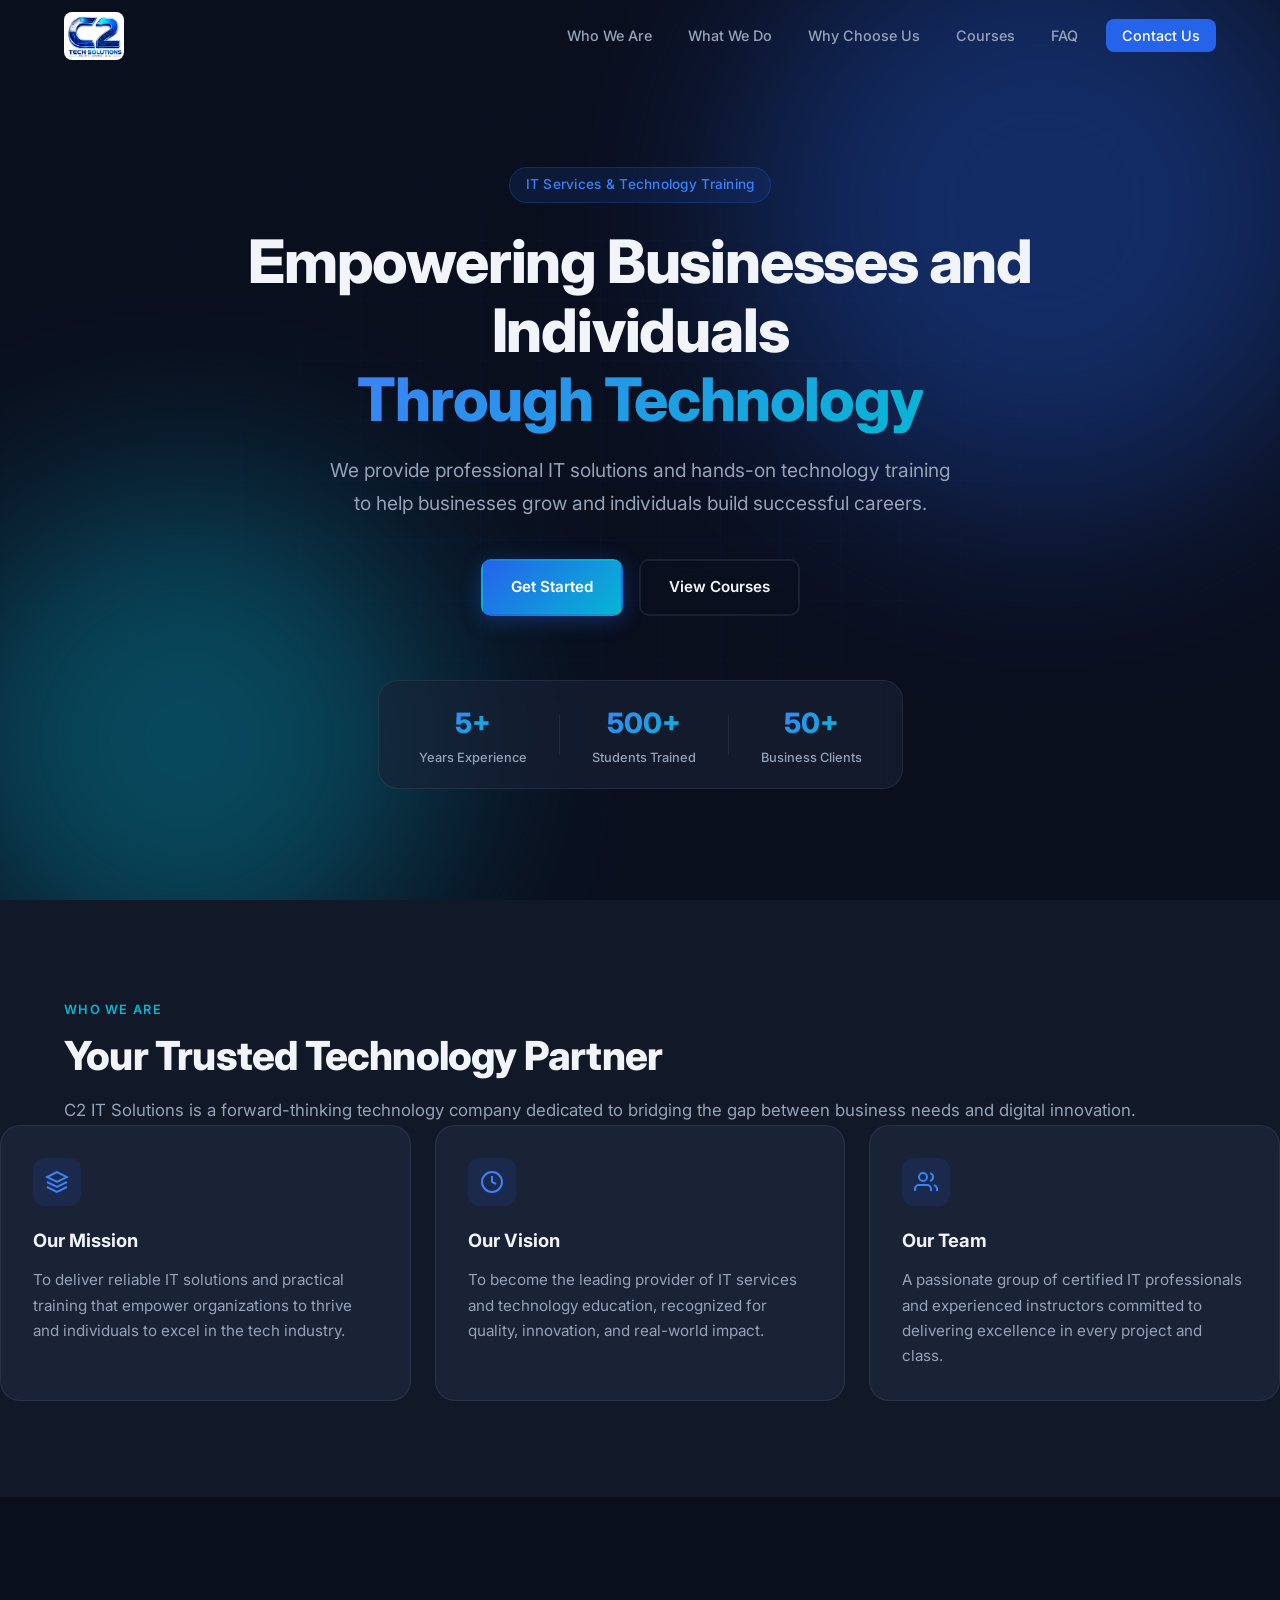
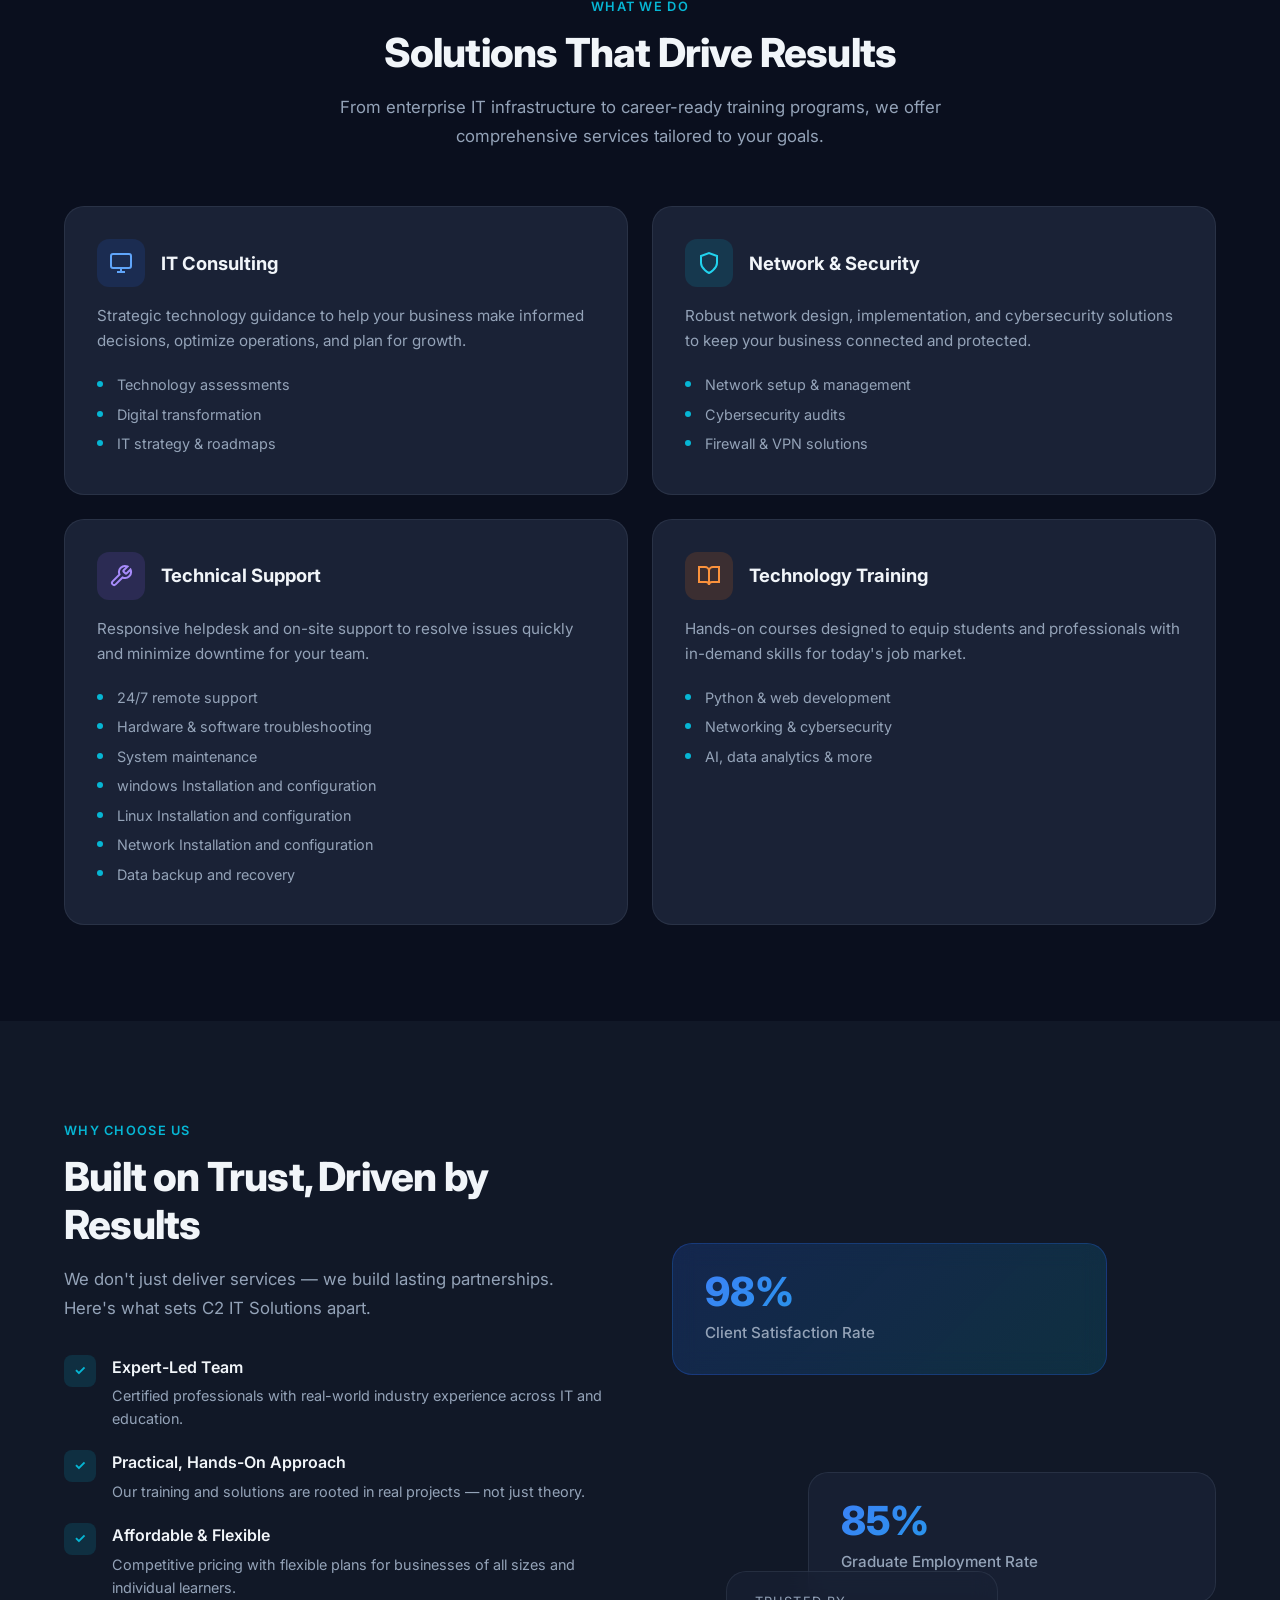
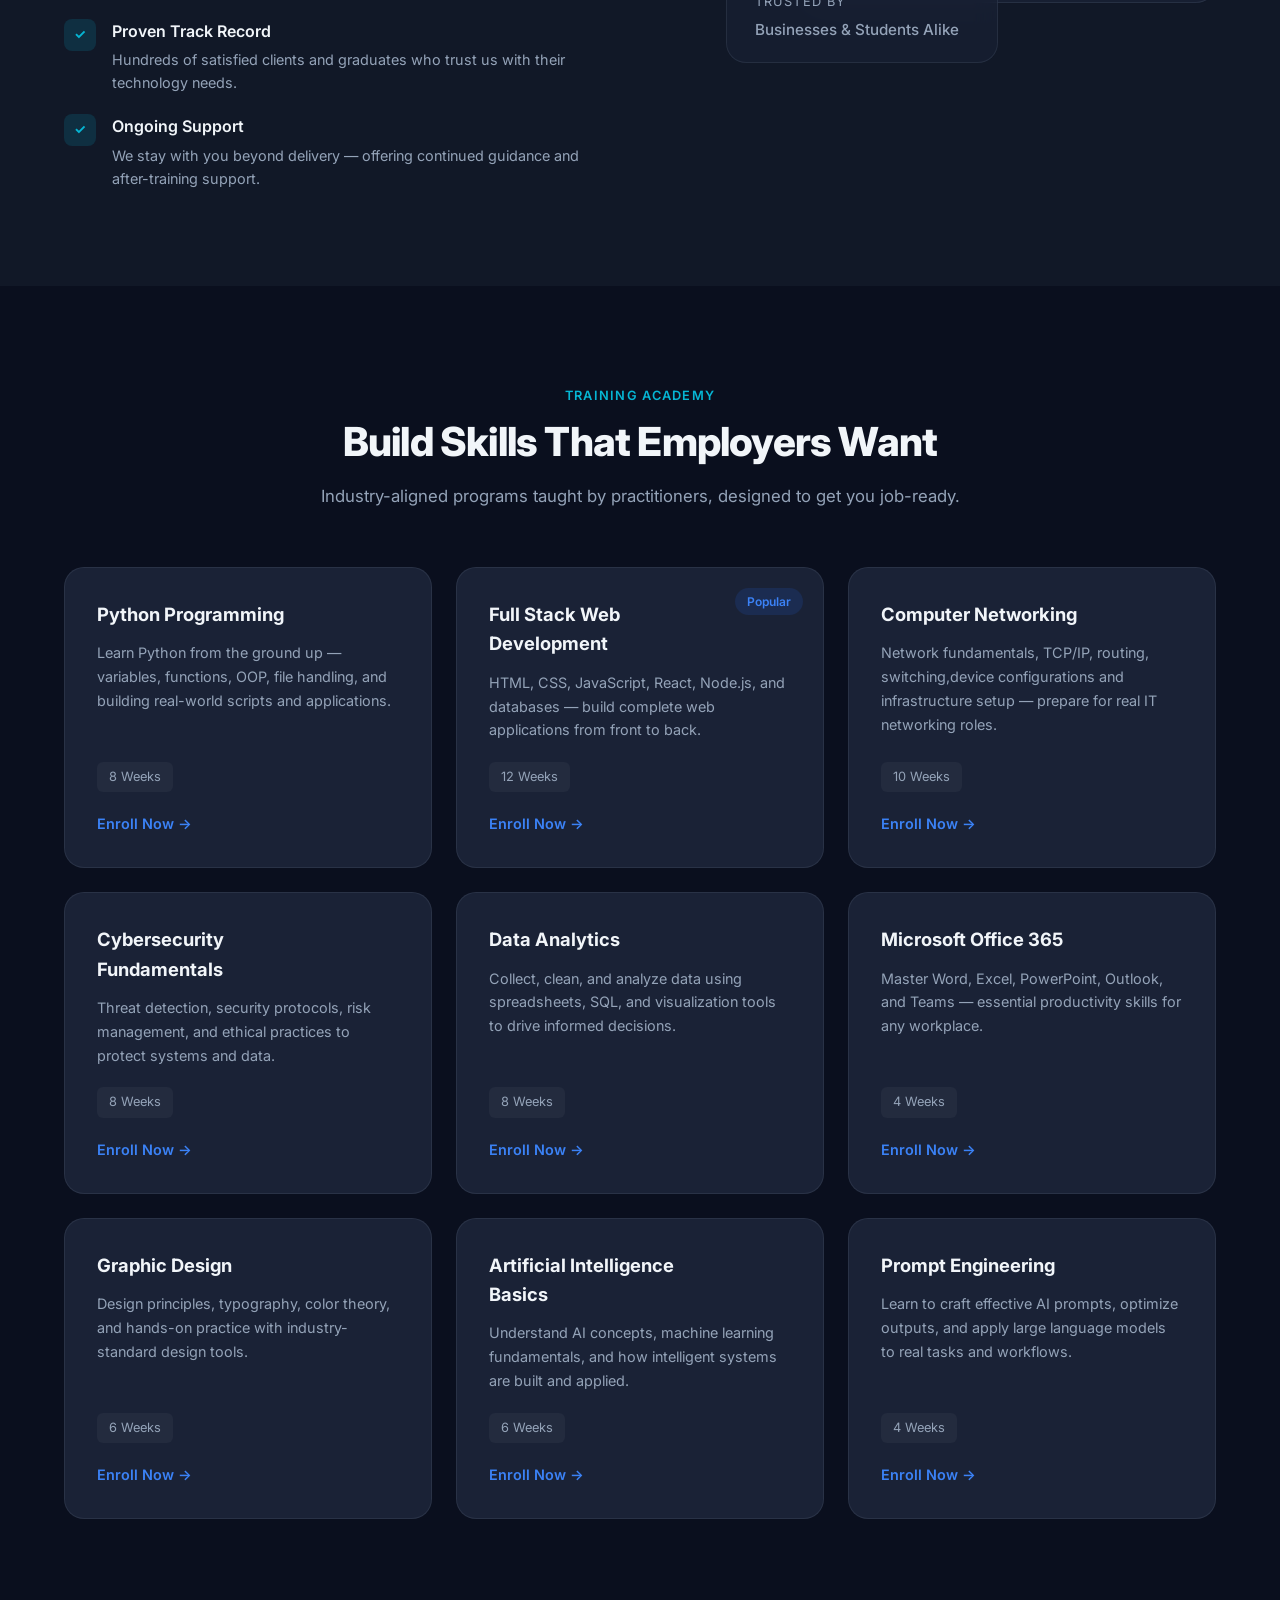
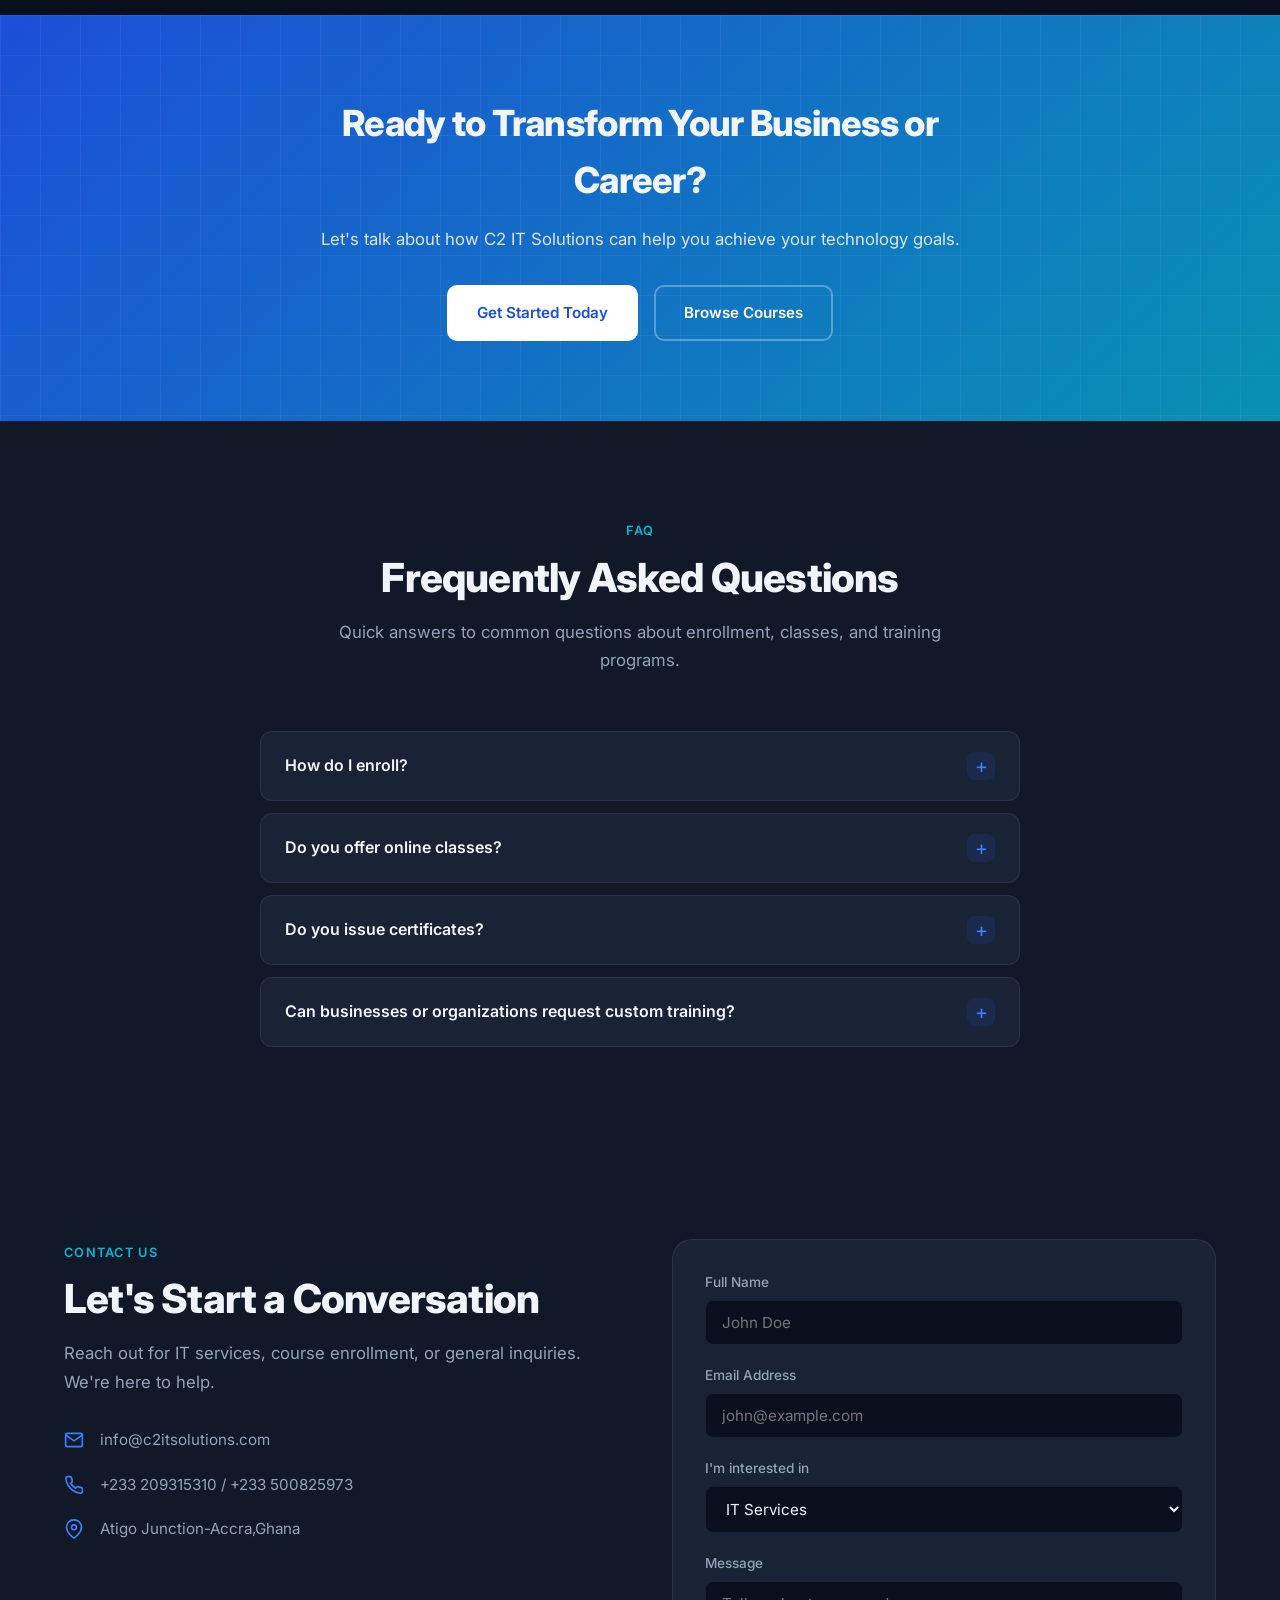
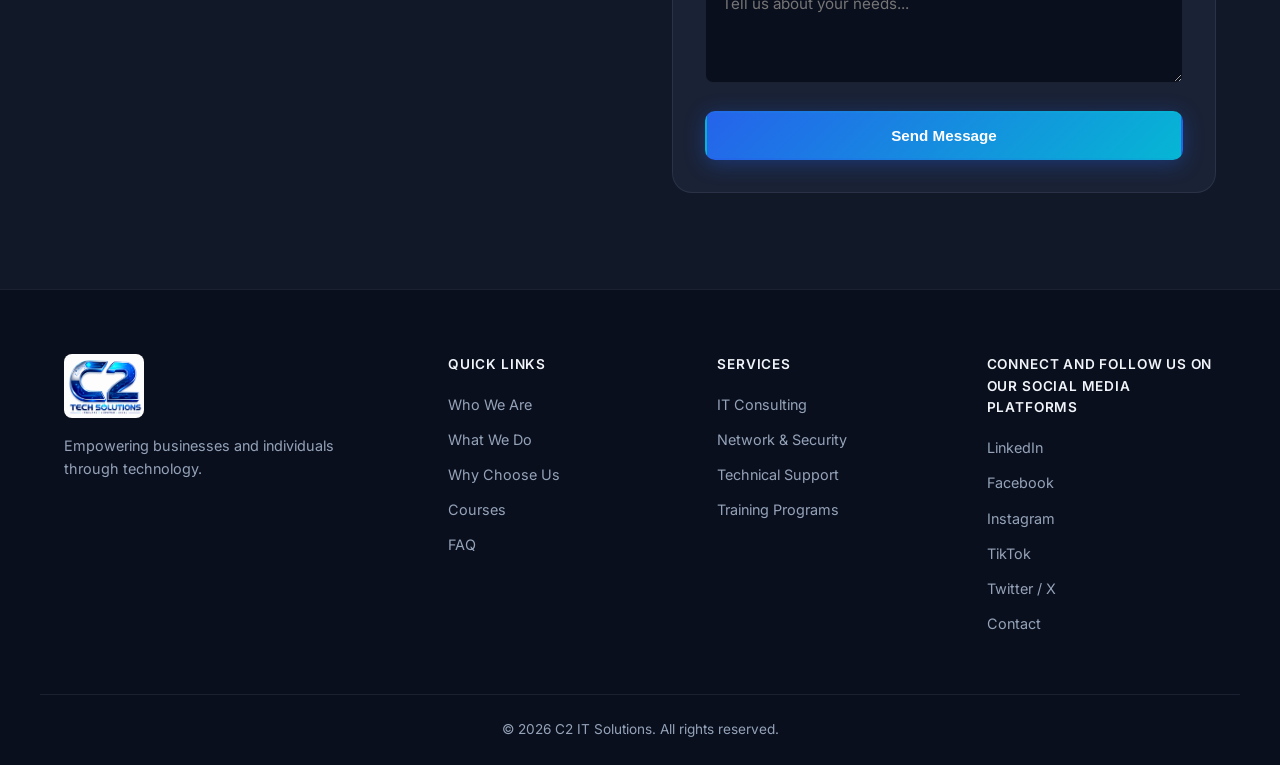
==== index.html @ 3e4261b1 "Initial commit" ====
<!DOCTYPE html>
<html lang="en">
<head>
  <meta charset="UTF-8" />
  <meta name="viewport" content="width=device-width, initial-scale=1.0" />
  <meta name="description" content="C2 IT Solutions — Professional IT services and hands-on technology training for businesses and individuals." />
  <title>C2 IT Solutions | IT Services & Technology Training</title>
  <link rel="preconnect" href="https://fonts.googleapis.com" />
  <link rel="preconnect" href="https://fonts.gstatic.com" crossorigin />
  <link href="https://fonts.googleapis.com/css2?family=Inter:wght@400;500;600;700;800&display=swap" rel="stylesheet" />
  <link rel="stylesheet" href="styles.css" />
</head>
<body>

  <!-- Navigation -->
  <header class="header" id="header">
    <nav class="nav container">
      <a href="#" class="nav__logo">
        <img src="C2 LOGO.png" alt="C2 IT Solutions" class="nav__logo-img" />
      </a>
      <button class="nav__toggle" id="nav-toggle" aria-label="Toggle navigation">
        <span></span><span></span><span></span>
      </button>
      <ul class="nav__menu" id="nav-menu">
        <li><a href="#about" class="nav__link">Who We Are</a></li>
        <li><a href="#services" class="nav__link">What We Do</a></li>
        <li><a href="#why-us" class="nav__link">Why Choose Us</a></li>
        <li><a href="#courses" class="nav__link">Courses</a></li>
        <li><a href="#faq" class="nav__link">FAQ</a></li>
        <li><a href="#contact" class="nav__link nav__link--cta">Contact Us</a></li>
      </ul>
    </nav>
  </header>

  <main>

    <!-- Hero -->
    <section class="hero" id="hero">
      <div class="hero__bg">
        <div class="hero__grid"></div>
        <div class="hero__glow hero__glow--1"></div>
        <div class="hero__glow hero__glow--2"></div>
      </div>
      <div class="container hero__content">
        <p class="hero__badge">IT Services &amp; Technology Training</p>
        <h1 class="hero__title">
          Empowering Businesses and Individuals<br />
          <span class="hero__title-accent">Through Technology</span>
        </h1>
        <p class="hero__subtitle">
          We provide professional IT solutions and hands-on technology training
          to help businesses grow and individuals build successful careers.
        </p>
        <div class="hero__actions">
          <a href="#contact" class="btn btn--primary">Get Started</a>
          <a href="#courses" class="btn btn--outline">View Courses</a>
        </div>
        <div class="hero__stats">
          <div class="hero__stat">
            <span class="hero__stat-number">5+</span>
            <span class="hero__stat-label">Years Experience</span>
          </div>
          <div class="hero__stat-divider"></div>
          <div class="hero__stat">
            <span class="hero__stat-number">500+</span>
            <span class="hero__stat-label">Students Trained</span>
          </div>
          <div class="hero__stat-divider"></div>
          <div class="hero__stat">
            <span class="hero__stat-number">50+</span>
            <span class="hero__stat-label">Business Clients</span>
          </div>
        </div>
      </div>
    </section>

    <!-- Who We Are -->
    <section class="section about" id="about">
      <div class="container"2
        <div class="section__header">
          <span class="section__tag">Who We Are</span>
          <h2 class="section__title">Your Trusted Technology Partner</h2>
          <p class="section__desc">
            C2 IT Solutions is a forward-thinking technology company dedicated to bridging
            the gap between business needs and digital innovation.
          </p>
        </div>
        <div class="about__grid">
          <div class="about__card">
            <div class="about__icon">
              <svg viewBox="0 0 24 24" fill="none" stroke="currentColor" stroke-width="2"><path d="M12 2L2 7l10 5 10-5-10-5z"/><path d="M2 17l10 5 10-5"/><path d="M2 12l10 5 10-5"/></svg>
            </div>
            <h3>Our Mission</h3>
            <p>To deliver reliable IT solutions and practical training that empower organizations to thrive and individuals to excel in the tech industry.</p>
          </div>
          <div class="about__card">
            <div class="about__icon">
              <svg viewBox="0 0 24 24" fill="none" stroke="currentColor" stroke-width="2"><circle cx="12" cy="12" r="10"/><path d="M12 6v6l4 2"/></svg>
            </div>
            <h3>Our Vision</h3>
            <p>To become the leading provider of IT services and technology education, recognized for quality, innovation, and real-world impact.</p>
          </div>
          <div class="about__card">
            <div class="about__icon">
              <svg viewBox="0 0 24 24" fill="none" stroke="currentColor" stroke-width="2"><path d="M17 21v-2a4 4 0 0 0-4-4H5a4 4 0 0 0-4 4v2"/><circle cx="9" cy="7" r="4"/><path d="M23 21v-2a4 4 0 0 0-3-3.87"/><path d="M16 3.13a4 4 0 0 1 0 7.75"/></svg>
            </div>
            <h3>Our Team</h3>
            <p>A passionate group of certified IT professionals and experienced instructors committed to delivering excellence in every project and class.</p>
          </div>
        </div>
      </div>
    </section>

    <!-- What We Do -->
    <section class="section services" id="services">
      <div class="container">
        <div class="section__header">
          <span class="section__tag">What We Do</span>
          <h2 class="section__title">Solutions That Drive Results</h2>
          <p class="section__desc">
            From enterprise IT infrastructure to career-ready training programs,
            we offer comprehensive services tailored to your goals.
          </p>
        </div>
        <div class="services__grid">
          <div class="service-card">
            <div class="service-card__header">
              <div class="service-card__icon service-card__icon--blue">
                <svg viewBox="0 0 24 24" fill="none" stroke="currentColor" stroke-width="2"><rect x="2" y="3" width="20" height="14" rx="2"/><path d="M8 21h8"/><path d="M12 17v4"/></svg>
              </div>
              <h3>IT Consulting</h3>
            </div>
            <p>Strategic technology guidance to help your business make informed decisions, optimize operations, and plan for growth.</p>
            <ul class="service-card__list">
              <li>Technology assessments</li>
              <li>Digital transformation</li>
              <li>IT strategy &amp; roadmaps</li>
            </ul>
          </div>
          <div class="service-card">
            <div class="service-card__header">
              <div class="service-card__icon service-card__icon--teal">
                <svg viewBox="0 0 24 24" fill="none" stroke="currentColor" stroke-width="2"><path d="M12 22s8-4 8-10V5l-8-3-8 3v7c0 6 8 10 8 10z"/></svg>
              </div>
              <h3>Network &amp; Security</h3>
            </div>
            <p>Robust network design, implementation, and cybersecurity solutions to keep your business connected and protected.</p>
            <ul class="service-card__list">
              <li>Network setup &amp; management</li>
              <li>Cybersecurity audits</li>
              <li>Firewall &amp; VPN solutions</li>
            </ul>
          </div>
          <div class="service-card">
            <div class="service-card__header">
              <div class="service-card__icon service-card__icon--purple">
                <svg viewBox="0 0 24 24" fill="none" stroke="currentColor" stroke-width="2"><path d="M14.7 6.3a1 1 0 0 0 0 1.4l1.6 1.6a1 1 0 0 0 1.4 0l3.77-3.77a6 6 0 0 1-7.94 7.94l-6.91 6.91a2.12 2.12 0 0 1-3-3l6.91-6.91a6 6 0 0 1 7.94-7.94l-3.76 3.76z"/></svg>
              </div>
              <h3>Technical Support</h3>
            </div>
            <p>Responsive helpdesk and on-site support to resolve issues quickly and minimize downtime for your team.</p>
            <ul class="service-card__list">
              <li>24/7 remote support</li>
              <li>Hardware &amp; software troubleshooting</li>
              <li>System maintenance</li>
              <li>windows Installation and configuration</li>
              <li>Linux Installation and configuration</li>
              <li>Network Installation and configuration</li>
              <li>Data backup and recovery</li>
            </ul>
          </div>
          <div class="service-card">
            <div class="service-card__header">
              <div class="service-card__icon service-card__icon--orange">
                <svg viewBox="0 0 24 24" fill="none" stroke="currentColor" stroke-width="2"><path d="M2 3h6a4 4 0 0 1 4 4v14a3 3 0 0 0-3-3H2z"/><path d="M22 3h-6a4 4 0 0 0-4 4v14a3 3 0 0 1 3-3h7z"/></svg>
              </div>
              <h3>Technology Training</h3>
            </div>
            <p>Hands-on courses designed to equip students and professionals with in-demand skills for today's job market.</p>
            <ul class="service-card__list">
              <li>Python &amp; web development</li>
              <li>Networking &amp; cybersecurity</li>
              <li>AI, data analytics &amp; more</li>
            </ul>
          </div>
        </div>
      </div>
    </section>

    <!-- Why Choose Us -->
    <section class="section why-us" id="why-us">
      <div class="container">
        <div class="why-us__layout">
          <div class="why-us__content">
            <span class="section__tag">Why Choose Us</span>
            <h2 class="section__title">Built on Trust, Driven by Results</h2>
            <p class="section__desc">
              We don't just deliver services — we build lasting partnerships.
              Here's what sets C2 IT Solutions apart.
            </p>
            <div class="why-us__features">
              <div class="why-us__feature">
                <div class="why-us__feature-icon">✓</div>
                <div>
                  <h4>Expert-Led Team</h4>
                  <p>Certified professionals with real-world industry experience across IT and education.</p>
                </div>
              </div>
              <div class="why-us__feature">
                <div class="why-us__feature-icon">✓</div>
                <div>
                  <h4>Practical, Hands-On Approach</h4>
                  <p>Our training and solutions are rooted in real projects — not just theory.</p>
                </div>
              </div>
              <div class="why-us__feature">
                <div class="why-us__feature-icon">✓</div>
                <div>
                  <h4>Affordable &amp; Flexible</h4>
                  <p>Competitive pricing with flexible plans for businesses of all sizes and individual learners.</p>
                </div>
              </div>
              <div class="why-us__feature">
                <div class="why-us__feature-icon">✓</div>
                <div>
                  <h4>Proven Track Record</h4>
                  <p>Hundreds of satisfied clients and graduates who trust us with their technology needs.</p>
                </div>
              </div>
              <div class="why-us__feature">
                <div class="why-us__feature-icon">✓</div>
                <div>
                  <h4>Ongoing Support</h4>
                  <p>We stay with you beyond delivery — offering continued guidance and after-training support.</p>
                </div>
              </div>
            </div>
          </div>
          <div class="why-us__visual">
            <div class="why-us__card why-us__card--main">
              <span class="why-us__card-number">98%</span>
              <span class="why-us__card-text">Client Satisfaction Rate</span>
            </div>
            <div class="why-us__card why-us__card--secondary">
              <span class="why-us__card-number">85%</span>
              <span class="why-us__card-text">Graduate Employment Rate</span>
            </div>
            <div class="why-us__card why-us__card--tertiary">
              <span class="why-us__card-label">Trusted by</span>
              <span class="why-us__card-text">Businesses &amp; Students Alike</span>
            </div>
          </div>
        </div>
      </div>
    </section>

    <!-- Courses -->
    <section class="section courses" id="courses">
      <div class="container">
        <div class="section__header">
          <span class="section__tag">Training Academy</span>
          <h2 class="section__title">Build Skills That Employers Want</h2>
          <p class="section__desc">
            Industry-aligned programs taught by practitioners, designed to get you job-ready.
          </p>
        </div>
        <div class="courses__grid">
          <article class="course-card">
            <h3>Python Programming</h3>
            <p>Learn Python from the ground up — variables, functions, OOP, file handling, and building real-world scripts and applications.</p>
            <div class="course-card__meta">
              <span>8 Weeks</span>
            </div>
            <a href="#contact" class="course-card__link">Enroll Now →</a>
          </article>
          <article class="course-card">
            <div class="course-card__badge">Popular</div>
            <h3>Full Stack Web Development</h3>
            <p>HTML, CSS, JavaScript, React, Node.js, and databases — build complete web applications from front to back.</p>
            <div class="course-card__meta">
              <span>12 Weeks</span>
            </div>
            <a href="#contact" class="course-card__link">Enroll Now →</a>
          </article>
          <article class="course-card">
            <h3>Computer Networking</h3>
            <p>Network fundamentals, TCP/IP, routing, switching,device configurations and infrastructure setup — prepare for real IT networking roles.</p>
            <div class="course-card__meta">
              <span>10 Weeks</span>
            </div>
            <a href="#contact" class="course-card__link">Enroll Now →</a>
          </article>
          <article class="course-card">
            <h3>Cybersecurity Fundamentals</h3>
            <p>Threat detection, security protocols, risk management, and ethical practices to protect systems and data.</p>
            <div class="course-card__meta">
              <span>8 Weeks</span>
            </div>
            <a href="#contact" class="course-card__link">Enroll Now →</a>
          </article>
          <article class="course-card">
            <h3>Data Analytics</h3>
            <p>Collect, clean, and analyze data using spreadsheets, SQL, and visualization tools to drive informed decisions.</p>
            <div class="course-card__meta">
              <span>8 Weeks</span>
            </div>
            <a href="#contact" class="course-card__link">Enroll Now →</a>
          </article>
          <article class="course-card">
            <h3>Microsoft Office 365</h3>
            <p>Master Word, Excel, PowerPoint, Outlook, and Teams — essential productivity skills for any workplace.</p>
            <div class="course-card__meta">
              <span>4 Weeks</span>
            </div>
            <a href="#contact" class="course-card__link">Enroll Now →</a>
          </article>
          <article class="course-card">
            <h3>Graphic Design</h3>
            <p>Design principles, typography, color theory, and hands-on practice with industry-standard design tools.</p>
            <div class="course-card__meta">
              <span>6 Weeks</span>
            </div>
            <a href="#contact" class="course-card__link">Enroll Now →</a>
          </article>
          <article class="course-card">
            <h3>Artificial Intelligence Basics</h3>
            <p>Understand AI concepts, machine learning fundamentals, and how intelligent systems are built and applied.</p>
            <div class="course-card__meta">
              <span>6 Weeks</span>
            </div>
            <a href="#contact" class="course-card__link">Enroll Now →</a>
          </article>
          <article class="course-card">
            <h3>Prompt Engineering</h3>
            <p>Learn to craft effective AI prompts, optimize outputs, and apply large language models to real tasks and workflows.</p>
            <div class="course-card__meta">
              <span>4 Weeks</span>
            </div>
            <a href="#contact" class="course-card__link">Enroll Now →</a>
          </article>
        </div>
      </div>
    </section>

    <!-- CTA Banner -->
    <section class="cta-banner">
      <div class="container cta-banner__inner">
        <h2>Ready to Transform Your Business or Career?</h2>
        <p>Let's talk about how C2 IT Solutions can help you achieve your technology goals.</p>
        <div class="cta-banner__actions">
          <a href="#contact" class="btn btn--white">Get Started Today</a>
          <a href="#courses" class="btn btn--ghost">Browse Courses</a>
        </div>
      </div>
    </section>

    <!-- FAQ -->
    <section class="section faq" id="faq">
      <div class="container">
        <div class="section__header">
          <span class="section__tag">FAQ</span>
          <h2 class="section__title">Frequently Asked Questions</h2>
          <p class="section__desc">
            Quick answers to common questions about enrollment, classes, and training programs.
          </p>
        </div>
        <div class="faq__list">
          <details class="faq__item">
            <summary class="faq__question">How do I enroll?</summary>
            <div class="faq__answer">
              <p>Complete the <a href="#contact">registration form</a>.</p>
            </div>
          </details>
          <details class="faq__item">
            <summary class="faq__question">Do you offer online classes?</summary>
            <div class="faq__answer">
              <p>Yes.</p>
            </div>
          </details>
          <details class="faq__item">
            <summary class="faq__question">Do you issue certificates?</summary>
            <div class="faq__answer">
              <p>Yes, upon successful completion.</p>
            </div>
          </details>
          <details class="faq__item">
            <summary class="faq__question">Can businesses or organizations request custom training?</summary>
            <div class="faq__answer">
              <p>Absolutely yes.</p>
            </div>
          </details>
        </div>
      </div>
    </section>

    <!-- Contact -->
    <section class="section contact" id="contact">
      <div class="container">
        <div class="contact__layout">
          <div class="contact__info">
            <span class="section__tag">Contact Us</span>
            <h2 class="section__title">Let's Start a Conversation</h2>
            <p class="section__desc">Reach out for IT services, course enrollment, or general inquiries. We're here to help.</p>
            <ul class="contact__details">
              <li>
                <svg viewBox="0 0 24 24" fill="none" stroke="currentColor" stroke-width="2"><path d="M4 4h16c1.1 0 2 .9 2 2v12c0 1.1-.9 2-2 2H4c-1.1 0-2-.9-2-2V6c0-1.1.9-2 2-2z"/><polyline points="22,6 12,13 2,6"/></svg>
                <span>info@c2itsolutions.com</span>
              </li>
              <li>
                <svg viewBox="0 0 24 24" fill="none" stroke="currentColor" stroke-width="2"><path d="M22 16.92v3a2 2 0 0 1-2.18 2 19.79 19.79 0 0 1-8.63-3.07 19.5 19.5 0 0 1-6-6 19.79 19.79 0 0 1-3.07-8.67A2 2 0 0 1 4.11 2h3a2 2 0 0 1 2 1.72c.127.96.361 1.903.7 2.81a2 2 0 0 1-.45 2.11L8.09 9.91a16 16 0 0 0 6 6l1.27-1.27a2 2 0 0 1 2.11-.45c.907.339 1.85.573 2.81.7A2 2 0 0 1 22 16.92z"/></svg>
                <span>+233 209315310 / +233 500825973</span>
              </li>
              <li>
                <svg viewBox="0 0 24 24" fill="none" stroke="currentColor" stroke-width="2"><path d="M21 10c0 7-9 13-9 13s-9-6-9-13a9 9 0 0 1 18 0z"/><circle cx="12" cy="10" r="3"/></svg>
                <span>Atigo Junction-Accra,Ghana</span>
              </li>
            </ul>
          </div>
          <form class="contact__form" id="contact-form">
            <div class="form__group">
              <label for="name">Full Name</label>
              <input type="text" id="name" name="name" placeholder="John Doe" required />
            </div>
            <div class="form__group">
              <label for="email">Email Address</label>
              <input type="email" id="email" name="email" placeholder="john@example.com" required />
            </div>
            <div class="form__group">
              <label for="interest">I'm interested in</label>
              <select id="interest" name="interest">
                <option value="it-services">IT Services</option>
                <option value="training">Technology Training</option>
                <option value="both">Both</option>
                <option value="other">Other</option>
              </select>
            </div>
            <div class="form__group">
              <label for="message">Message</label>
              <textarea id="message" name="message" rows="4" placeholder="Tell us about your needs..." required></textarea>
            </div>
            <button type="submit" class="btn btn--primary btn--full">Send Message</button>
          </form>
        </div>
      </div>
    </section>

  </main>

  <!-- Footer -->
  <footer class="footer">
    <div class="container footer__inner">
      <div class="footer__brand">
        <a href="#" class="nav__logo">
          <img src="C2 LOGO.png" alt="C2 IT Solutions" class="nav__logo-img" />
        </a>
        <p>Empowering businesses and individuals through technology.</p>
      </div>
      <div class="footer__links">
        <h4>Quick Links</h4>
        <ul>
          <li><a href="#about">Who We Are</a></li>
          <li><a href="#services">What We Do</a></li>
          <li><a href="#why-us">Why Choose Us</a></li>
          <li><a href="#courses">Courses</a></li>
          <li><a href="#faq">FAQ</a></li>
        </ul>
      </div>
      <div class="footer__links">
        <h4>Services</h4>
        <ul>
          <li><a href="#services">IT Consulting</a></li>
          <li><a href="#services">Network &amp; Security</a></li>
          <li><a href="#services">Technical Support</a></li>
          <li><a href="#courses">Training Programs</a></li>
        </ul>
      </div>
      <div class="footer__links">
        <h4>Connect and follow us on our social media platforms</h4>
        <ul>
          <li><a href="#">LinkedIn</a></li>
          <li><a href="#">Facebook</a></li>
          <li><a href="#">Instagram</a></li>
          <li><a href="#">TikTok</a></li>
          <li><a href="#">Twitter / X</a></li>
          <li><a href="#contact">Contact</a></li>
        </ul>
      </div>
    </div>
    <div class="footer__bottom container">
      <p>&copy; 2026 C2 IT Solutions. All rights reserved.</p>
    </div>
  </footer>

  <script src="script.js"></script>
</body>
</html>
---- styles.css ----
/* ===== Variables ===== */
:root {
  --color-primary: #2563eb;
  --color-primary-dark: #1d4ed8;
  --color-primary-light: #3b82f6;
  --color-accent: #06b6d4;
  --color-accent-dark: #0891b2;
  --color-bg: #0a0f1e;
  --color-bg-secondary: #111827;
  --color-bg-card: #1a2236;
  --color-bg-card-hover: #1f2a42;
  --color-text: #f1f5f9;
  --color-text-muted: #94a3b8;
  --color-border: rgba(148, 163, 184, 0.12);
  --color-white: #ffffff;
  --font: 'Inter', system-ui, -apple-system, sans-serif;
  --radius: 12px;
  --radius-lg: 20px;
  --shadow: 0 4px 24px rgba(0, 0, 0, 0.3);
  --transition: 0.3s ease;
  --header-height: 72px;
}

/* ===== Reset ===== */
*, *::before, *::after {
  box-sizing: border-box;
  margin: 0;
  padding: 0;
}

html {
  scroll-behavior: smooth;
  scroll-padding-top: var(--header-height);
}

body {
  font-family: var(--font);
  background: var(--color-bg);
  color: var(--color-text);
  line-height: 1.6;
  overflow-x: hidden;
}

a {
  text-decoration: none;
  color: inherit;
}

ul { list-style: none; }

img { max-width: 100%; display: block; }

.container {
  width: 100%;
  max-width: 1200px;
  margin: 0 auto;
  padding: 0 1.5rem;
}

/* ===== Buttons ===== */
.btn {
  display: inline-flex;
  align-items: center;
  justify-content: center;
  gap: 0.5rem;
  padding: 0.875rem 1.75rem;
  border-radius: 10px;
  font-weight: 600;
  font-size: 0.95rem;
  border: 2px solid transparent;
  cursor: pointer;
  transition: all var(--transition);
  white-space: nowrap;
}

.btn--primary {
  background: linear-gradient(135deg, var(--color-primary), var(--color-accent));
  color: var(--color-white);
  box-shadow: 0 4px 20px rgba(37, 99, 235, 0.35);
}

.btn--primary:hover {
  transform: translateY(-2px);
  box-shadow: 0 8px 30px rgba(37, 99, 235, 0.5);
}

.btn--outline {
  background: transparent;
  color: var(--color-text);
  border-color: var(--color-border);
  backdrop-filter: blur(8px);
}

.btn--outline:hover {
  border-color: var(--color-primary-light);
  background: rgba(37, 99, 235, 0.08);
  transform: translateY(-2px);
}

.btn--white {
  background: var(--color-white);
  color: var(--color-primary-dark);
}

.btn--white:hover {
  transform: translateY(-2px);
  box-shadow: 0 8px 24px rgba(255, 255, 255, 0.2);
}

.btn--ghost {
  background: transparent;
  color: var(--color-white);
  border-color: rgba(255, 255, 255, 0.3);
}

.btn--ghost:hover {
  background: rgba(255, 255, 255, 0.1);
  border-color: rgba(255, 255, 255, 0.5);
}

.btn--full { width: 100%; }

/* ===== Header ===== */
.header {
  position: fixed;
  top: 0;
  left: 0;
  right: 0;
  z-index: 1000;
  height: var(--header-height);
  transition: background var(--transition), box-shadow var(--transition);
}

.header.scrolled {
  background: rgba(10, 15, 30, 0.92);
  backdrop-filter: blur(16px);
  box-shadow: 0 1px 0 var(--color-border);
}

.nav {
  display: flex;
  align-items: center;
  justify-content: space-between;
  height: 100%;
}

.nav__logo {
  display: flex;
  align-items: center;
  flex-shrink: 0;
}

.nav__logo-img {
  height: 48px;
  width: auto;
  display: block;
  object-fit: contain;
  border-radius: 8px;
}

.footer__brand .nav__logo-img {
  height: 64px;
}

.nav__menu {
  display: flex;
  align-items: center;
  gap: 0.25rem;
}

.nav__link {
  padding: 0.5rem 1rem;
  font-size: 0.9rem;
  font-weight: 500;
  color: var(--color-text-muted);
  border-radius: 8px;
  transition: color var(--transition), background var(--transition);
}

.nav__link:hover {
  color: var(--color-text);
  background: rgba(255, 255, 255, 0.05);
}

.nav__link--cta {
  background: var(--color-primary);
  color: white !important;
  margin-left: 0.5rem;
}

.nav__link--cta:hover {
  background: var(--color-primary-dark);
}

.nav__toggle {
  display: none;
  flex-direction: column;
  gap: 5px;
  background: none;
  border: none;
  cursor: pointer;
  padding: 4px;
}

.nav__toggle span {
  display: block;
  width: 24px;
  height: 2px;
  background: var(--color-text);
  border-radius: 2px;
  transition: var(--transition);
}

/* ===== Hero ===== */
.hero {
  position: relative;
  min-height: 100vh;
  display: flex;
  align-items: center;
  padding: calc(var(--header-height) + 3rem) 0 4rem;
  overflow: hidden;
}

.hero__bg {
  position: absolute;
  inset: 0;
  z-index: 0;
}

.hero__grid {
  position: absolute;
  inset: 0;
  background-image:
    linear-gradient(rgba(37, 99, 235, 0.04) 1px, transparent 1px),
    linear-gradient(90deg, rgba(37, 99, 235, 0.04) 1px, transparent 1px);
  background-size: 60px 60px;
  mask-image: radial-gradient(ellipse 80% 70% at 50% 50%, black 20%, transparent 70%);
}

.hero__glow {
  position: absolute;
  border-radius: 50%;
  filter: blur(100px);
  opacity: 0.35;
}

.hero__glow--1 {
  width: 600px;
  height: 600px;
  background: var(--color-primary);
  top: -10%;
  right: -5%;
}

.hero__glow--2 {
  width: 500px;
  height: 500px;
  background: var(--color-accent);
  bottom: -10%;
  left: -5%;
}

.hero__content {
  position: relative;
  z-index: 1;
  text-align: center;
  max-width: 860px;
}

.hero__badge {
  display: inline-block;
  padding: 0.4rem 1rem;
  background: rgba(37, 99, 235, 0.12);
  border: 1px solid rgba(37, 99, 235, 0.25);
  border-radius: 100px;
  font-size: 0.85rem;
  font-weight: 500;
  color: var(--color-primary-light);
  margin-bottom: 1.5rem;
  letter-spacing: 0.02em;
}

.hero__title {
  font-size: clamp(2.2rem, 5.5vw, 3.75rem);
  font-weight: 800;
  line-height: 1.15;
  letter-spacing: -0.02em;
  margin-bottom: 1.25rem;
}

.hero__title-accent {
  background: linear-gradient(135deg, var(--color-primary-light), var(--color-accent));
  -webkit-background-clip: text;
  -webkit-text-fill-color: transparent;
  background-clip: text;
}

.hero__subtitle {
  font-size: clamp(1rem, 2vw, 1.2rem);
  color: var(--color-text-muted);
  max-width: 640px;
  margin: 0 auto 2.5rem;
  line-height: 1.7;
}

.hero__actions {
  display: flex;
  gap: 1rem;
  justify-content: center;
  flex-wrap: wrap;
  margin-bottom: 4rem;
}

.hero__stats {
  display: inline-flex;
  align-items: center;
  gap: 2rem;
  padding: 1.25rem 2.5rem;
  background: rgba(26, 34, 54, 0.6);
  border: 1px solid var(--color-border);
  border-radius: var(--radius-lg);
  backdrop-filter: blur(12px);
}

.hero__stat {
  display: flex;
  flex-direction: column;
  align-items: center;
  gap: 0.15rem;
}

.hero__stat-number {
  font-size: 1.75rem;
  font-weight: 800;
  background: linear-gradient(135deg, var(--color-primary-light), var(--color-accent));
  -webkit-background-clip: text;
  -webkit-text-fill-color: transparent;
  background-clip: text;
}

.hero__stat-label {
  font-size: 0.8rem;
  color: var(--color-text-muted);
  font-weight: 500;
}

.hero__stat-divider {
  width: 1px;
  height: 40px;
  background: var(--color-border);
}

/* ===== Sections ===== */
.section {
  padding: 6rem 0;
}

.section__header {
  text-align: center;
  max-width: 640px;
  margin: 0 auto 3.5rem;
}

.section__tag {
  display: inline-block;
  font-size: 0.8rem;
  font-weight: 600;
  text-transform: uppercase;
  letter-spacing: 0.1em;
  color: var(--color-accent);
  margin-bottom: 0.75rem;
}

.section__title {
  font-size: clamp(1.75rem, 3.5vw, 2.5rem);
  font-weight: 800;
  letter-spacing: -0.02em;
  margin-bottom: 1rem;
  line-height: 1.2;
}

.section__desc {
  color: var(--color-text-muted);
  font-size: 1.05rem;
  line-height: 1.7;
}

/* ===== About ===== */
.about { background: var(--color-bg-secondary); }

.about__grid {
  display: grid;
  grid-template-columns: repeat(3, 1fr);
  gap: 1.5rem;
}

.about__card {
  padding: 2rem;
  background: var(--color-bg-card);
  border: 1px solid var(--color-border);
  border-radius: var(--radius-lg);
  transition: transform var(--transition), border-color var(--transition), background var(--transition);
}

.about__card:hover {
  transform: translateY(-4px);
  border-color: rgba(37, 99, 235, 0.3);
  background: var(--color-bg-card-hover);
}

.about__icon {
  width: 48px;
  height: 48px;
  display: flex;
  align-items: center;
  justify-content: center;
  background: rgba(37, 99, 235, 0.12);
  border-radius: 12px;
  margin-bottom: 1.25rem;
  color: var(--color-primary-light);
}

.about__icon svg { width: 24px; height: 24px; }

.about__card h3 {
  font-size: 1.15rem;
  font-weight: 700;
  margin-bottom: 0.75rem;
}

.about__card p {
  color: var(--color-text-muted);
  font-size: 0.95rem;
  line-height: 1.65;
}

/* ===== Services ===== */
.services__grid {
  display: grid;
  grid-template-columns: repeat(2, 1fr);
  gap: 1.5rem;
}

.service-card {
  padding: 2rem;
  background: var(--color-bg-card);
  border: 1px solid var(--color-border);
  border-radius: var(--radius-lg);
  transition: transform var(--transition), border-color var(--transition);
}

.service-card:hover {
  transform: translateY(-4px);
  border-color: rgba(37, 99, 235, 0.25);
}

.service-card__header {
  display: flex;
  align-items: center;
  gap: 1rem;
  margin-bottom: 1rem;
}

.service-card__icon {
  width: 48px;
  height: 48px;
  display: flex;
  align-items: center;
  justify-content: center;
  border-radius: 12px;
  flex-shrink: 0;
}

.service-card__icon svg { width: 24px; height: 24px; }

.service-card__icon--blue { background: rgba(37, 99, 235, 0.15); color: #60a5fa; }
.service-card__icon--teal { background: rgba(6, 182, 212, 0.15); color: #22d3ee; }
.service-card__icon--purple { background: rgba(139, 92, 246, 0.15); color: #a78bfa; }
.service-card__icon--orange { background: rgba(249, 115, 22, 0.15); color: #fb923c; }

.service-card h3 {
  font-size: 1.15rem;
  font-weight: 700;
}

.service-card > p {
  color: var(--color-text-muted);
  font-size: 0.95rem;
  margin-bottom: 1.25rem;
  line-height: 1.65;
}

.service-card__list li {
  position: relative;
  padding-left: 1.25rem;
  font-size: 0.9rem;
  color: var(--color-text-muted);
  margin-bottom: 0.4rem;
}

.service-card__list li::before {
  content: '';
  position: absolute;
  left: 0;
  top: 0.55em;
  width: 6px;
  height: 6px;
  background: var(--color-accent);
  border-radius: 50%;
}

/* ===== Why Us ===== */
.why-us { background: var(--color-bg-secondary); }

.why-us__layout {
  display: grid;
  grid-template-columns: 1fr 1fr;
  gap: 4rem;
  align-items: center;
}

.why-us__content .section__tag,
.why-us__content .section__title,
.why-us__content .section__desc {
  text-align: left;
}

.why-us__content .section__desc {
  margin-bottom: 2rem;
}

.why-us__features {
  display: flex;
  flex-direction: column;
  gap: 1.25rem;
}

.why-us__feature {
  display: flex;
  gap: 1rem;
  align-items: flex-start;
}

.why-us__feature-icon {
  flex-shrink: 0;
  width: 32px;
  height: 32px;
  display: flex;
  align-items: center;
  justify-content: center;
  background: rgba(6, 182, 212, 0.15);
  color: var(--color-accent);
  border-radius: 8px;
  font-weight: 700;
  font-size: 0.85rem;
}

.why-us__feature h4 {
  font-size: 1rem;
  font-weight: 600;
  margin-bottom: 0.25rem;
}

.why-us__feature p {
  font-size: 0.9rem;
  color: var(--color-text-muted);
  line-height: 1.6;
}

.why-us__visual {
  position: relative;
  height: 420px;
}

.why-us__card {
  position: absolute;
  padding: 1.75rem 2rem;
  border-radius: var(--radius-lg);
  border: 1px solid var(--color-border);
  backdrop-filter: blur(12px);
}

.why-us__card--main {
  top: 0;
  left: 0;
  right: 20%;
  background: linear-gradient(135deg, rgba(37, 99, 235, 0.2), rgba(6, 182, 212, 0.15));
  border-color: rgba(37, 99, 235, 0.3);
}

.why-us__card--secondary {
  bottom: 60px;
  right: 0;
  left: 25%;
  background: rgba(26, 34, 54, 0.8);
}

.why-us__card--tertiary {
  bottom: 0;
  left: 10%;
  right: 40%;
  background: rgba(26, 34, 54, 0.6);
  padding: 1.25rem 1.75rem;
}

.why-us__card-number {
  display: block;
  font-size: 2.5rem;
  font-weight: 800;
  background: linear-gradient(135deg, var(--color-primary-light), var(--color-accent));
  -webkit-background-clip: text;
  -webkit-text-fill-color: transparent;
  background-clip: text;
  line-height: 1;
  margin-bottom: 0.5rem;
}

.why-us__card-label {
  display: block;
  font-size: 0.8rem;
  color: var(--color-text-muted);
  text-transform: uppercase;
  letter-spacing: 0.08em;
  margin-bottom: 0.25rem;
}

.why-us__card-text {
  font-size: 0.95rem;
  font-weight: 500;
  color: var(--color-text-muted);
}

/* ===== Courses ===== */
.courses__grid {
  display: grid;
  grid-template-columns: repeat(3, 1fr);
  gap: 1.5rem;
}

.course-card {
  position: relative;
  padding: 2rem;
  background: var(--color-bg-card);
  border: 1px solid var(--color-border);
  border-radius: var(--radius-lg);
  transition: transform var(--transition), border-color var(--transition);
  display: flex;
  flex-direction: column;
}

.course-card:hover {
  transform: translateY(-4px);
  border-color: rgba(37, 99, 235, 0.3);
}

.course-card__badge {
  position: absolute;
  top: 1.25rem;
  right: 1.25rem;
  padding: 0.25rem 0.75rem;
  background: rgba(37, 99, 235, 0.15);
  color: var(--color-primary-light);
  font-size: 0.75rem;
  font-weight: 600;
  border-radius: 100px;
}

.course-card h3 {
  font-size: 1.15rem;
  font-weight: 700;
  margin-bottom: 0.75rem;
  padding-right: 4rem;
}

.course-card > p {
  color: var(--color-text-muted);
  font-size: 0.9rem;
  line-height: 1.65;
  flex: 1;
  margin-bottom: 1.25rem;
}

.course-card__meta {
  display: flex;
  gap: 1rem;
  margin-bottom: 1.25rem;
}

.course-card__meta span {
  font-size: 0.8rem;
  color: var(--color-text-muted);
  padding: 0.3rem 0.75rem;
  background: rgba(255, 255, 255, 0.04);
  border-radius: 6px;
}

.course-card__link {
  font-size: 0.9rem;
  font-weight: 600;
  color: var(--color-primary-light);
  transition: color var(--transition);
}

.course-card__link:hover { color: var(--color-accent); }

/* ===== FAQ ===== */
.faq { background: var(--color-bg-secondary); }

.faq__list {
  max-width: 760px;
  margin: 0 auto;
  display: flex;
  flex-direction: column;
  gap: 0.75rem;
}

.faq__item {
  background: var(--color-bg-card);
  border: 1px solid var(--color-border);
  border-radius: var(--radius);
  overflow: hidden;
  transition: border-color var(--transition);
}

.faq__item[open] {
  border-color: rgba(37, 99, 235, 0.35);
}

.faq__question {
  display: flex;
  align-items: center;
  justify-content: space-between;
  gap: 1rem;
  padding: 1.25rem 1.5rem;
  font-size: 1rem;
  font-weight: 600;
  cursor: pointer;
  list-style: none;
  user-select: none;
  transition: color var(--transition);
}

.faq__question::-webkit-details-marker { display: none; }

.faq__question::after {
  content: '+';
  flex-shrink: 0;
  width: 28px;
  height: 28px;
  display: flex;
  align-items: center;
  justify-content: center;
  background: rgba(37, 99, 235, 0.12);
  color: var(--color-primary-light);
  border-radius: 8px;
  font-size: 1.25rem;
  font-weight: 400;
  line-height: 1;
  transition: transform var(--transition), background var(--transition);
}

.faq__item[open] .faq__question::after {
  content: '−';
  background: rgba(6, 182, 212, 0.15);
  color: var(--color-accent);
}

.faq__question:hover { color: var(--color-primary-light); }

.faq__answer {
  padding: 0 1.5rem 1.25rem;
}

.faq__answer p {
  color: var(--color-text-muted);
  font-size: 0.95rem;
  line-height: 1.7;
  padding-top: 0.25rem;
  border-top: 1px solid var(--color-border);
  padding-bottom: 0.25rem;
}

.faq__answer a {
  color: var(--color-primary-light);
  font-weight: 500;
  transition: color var(--transition);
}

.faq__answer a:hover { color: var(--color-accent); }

/* ===== CTA Banner ===== */
.cta-banner {
  padding: 5rem 0;
  background: linear-gradient(135deg, var(--color-primary-dark), var(--color-accent-dark));
  position: relative;
  overflow: hidden;
}

.cta-banner::before {
  content: '';
  position: absolute;
  inset: 0;
  background-image:
    linear-gradient(rgba(255, 255, 255, 0.05) 1px, transparent 1px),
    linear-gradient(90deg, rgba(255, 255, 255, 0.05) 1px, transparent 1px);
  background-size: 40px 40px;
}

.cta-banner__inner {
  position: relative;
  text-align: center;
  max-width: 700px;
}

.cta-banner__inner h2 {
  font-size: clamp(1.5rem, 3vw, 2.25rem);
  font-weight: 800;
  margin-bottom: 1rem;
  letter-spacing: -0.02em;
}

.cta-banner__inner p {
  font-size: 1.05rem;
  opacity: 0.9;
  margin-bottom: 2rem;
  line-height: 1.6;
}

.cta-banner__actions {
  display: flex;
  gap: 1rem;
  justify-content: center;
  flex-wrap: wrap;
}

/* ===== Contact ===== */
.contact { background: var(--color-bg-secondary); }

.contact__layout {
  display: grid;
  grid-template-columns: 1fr 1fr;
  gap: 4rem;
  align-items: start;
}

.contact__info .section__tag,
.contact__info .section__title,
.contact__info .section__desc {
  text-align: left;
}

.contact__details {
  margin-top: 2rem;
  display: flex;
  flex-direction: column;
  gap: 1.25rem;
}

.contact__details li {
  display: flex;
  align-items: center;
  gap: 1rem;
  color: var(--color-text-muted);
  font-size: 0.95rem;
}

.contact__details svg {
  width: 20px;
  height: 20px;
  flex-shrink: 0;
  color: var(--color-primary-light);
}

.contact__form {
  padding: 2rem;
  background: var(--color-bg-card);
  border: 1px solid var(--color-border);
  border-radius: var(--radius-lg);
}

.form__group {
  margin-bottom: 1.25rem;
}

.form__group label {
  display: block;
  font-size: 0.85rem;
  font-weight: 500;
  margin-bottom: 0.4rem;
  color: var(--color-text-muted);
}

.form__group input,
.form__group select,
.form__group textarea {
  width: 100%;
  padding: 0.75rem 1rem;
  background: var(--color-bg);
  border: 1px solid var(--color-border);
  border-radius: 8px;
  color: var(--color-text);
  font-family: var(--font);
  font-size: 0.95rem;
  transition: border-color var(--transition);
}

.form__group input:focus,
.form__group select:focus,
.form__group textarea:focus {
  outline: none;
  border-color: var(--color-primary);
}

.form__group textarea { resize: vertical; min-height: 100px; }

/* ===== Footer ===== */
.footer {
  padding: 4rem 0 0;
  border-top: 1px solid var(--color-border);
}

.footer__inner {
  display: grid;
  grid-template-columns: 1.5fr 1fr 1fr 1fr;
  gap: 2.5rem;
  padding-bottom: 3rem;
}

.footer__brand p {
  color: var(--color-text-muted);
  font-size: 0.9rem;
  margin-top: 1rem;
  line-height: 1.6;
  max-width: 280px;
}

.footer__links h4 {
  font-size: 0.85rem;
  font-weight: 600;
  text-transform: uppercase;
  letter-spacing: 0.06em;
  margin-bottom: 1rem;
  color: var(--color-text);
}

.footer__links li { margin-bottom: 0.6rem; }

.footer__links a {
  font-size: 0.9rem;
  color: var(--color-text-muted);
  transition: color var(--transition);
}

.footer__links a:hover { color: var(--color-primary-light); }

.footer__bottom {
  padding: 1.5rem 0;
  border-top: 1px solid var(--color-border);
  text-align: center;
}

.footer__bottom p {
  font-size: 0.85rem;
  color: var(--color-text-muted);
}

/* ===== Animations ===== */
.fade-in {
  opacity: 0;
  transform: translateY(24px);
  transition: opacity 0.6s ease, transform 0.6s ease;
}

.fade-in.visible {
  opacity: 1;
  transform: translateY(0);
}

/* ===== Responsive ===== */
@media (max-width: 1024px) {
  .about__grid { grid-template-columns: 1fr; }
  .services__grid { grid-template-columns: 1fr; }
  .why-us__layout { grid-template-columns: 1fr; gap: 3rem; }
  .why-us__visual { height: 320px; }
  .courses__grid { grid-template-columns: 1fr; }
  .contact__layout { grid-template-columns: 1fr; gap: 2.5rem; }
  .footer__inner { grid-template-columns: 1fr 1fr; }
}

@media (max-width: 768px) {
  .nav__toggle { display: flex; }

  .nav__menu {
    position: fixed;
    top: var(--header-height);
    left: 0;
    right: 0;
    background: rgba(10, 15, 30, 0.97);
    backdrop-filter: blur(16px);
    flex-direction: column;
    padding: 1.5rem;
    gap: 0.25rem;
    transform: translateY(-120%);
    opacity: 0;
    transition: transform var(--transition), opacity var(--transition);
    border-bottom: 1px solid var(--color-border);
  }

  .nav__menu.open {
    transform: translateY(0);
    opacity: 1;
  }

  .nav__link { width: 100%; text-align: center; padding: 0.75rem; }
  .nav__link--cta { margin-left: 0; margin-top: 0.5rem; }

  .hero__stats {
    flex-direction: column;
    gap: 1.25rem;
    padding: 1.5rem 2rem;
  }

  .hero__stat-divider {
    width: 60px;
    height: 1px;
  }

  .footer__inner { grid-template-columns: 1fr; }
}
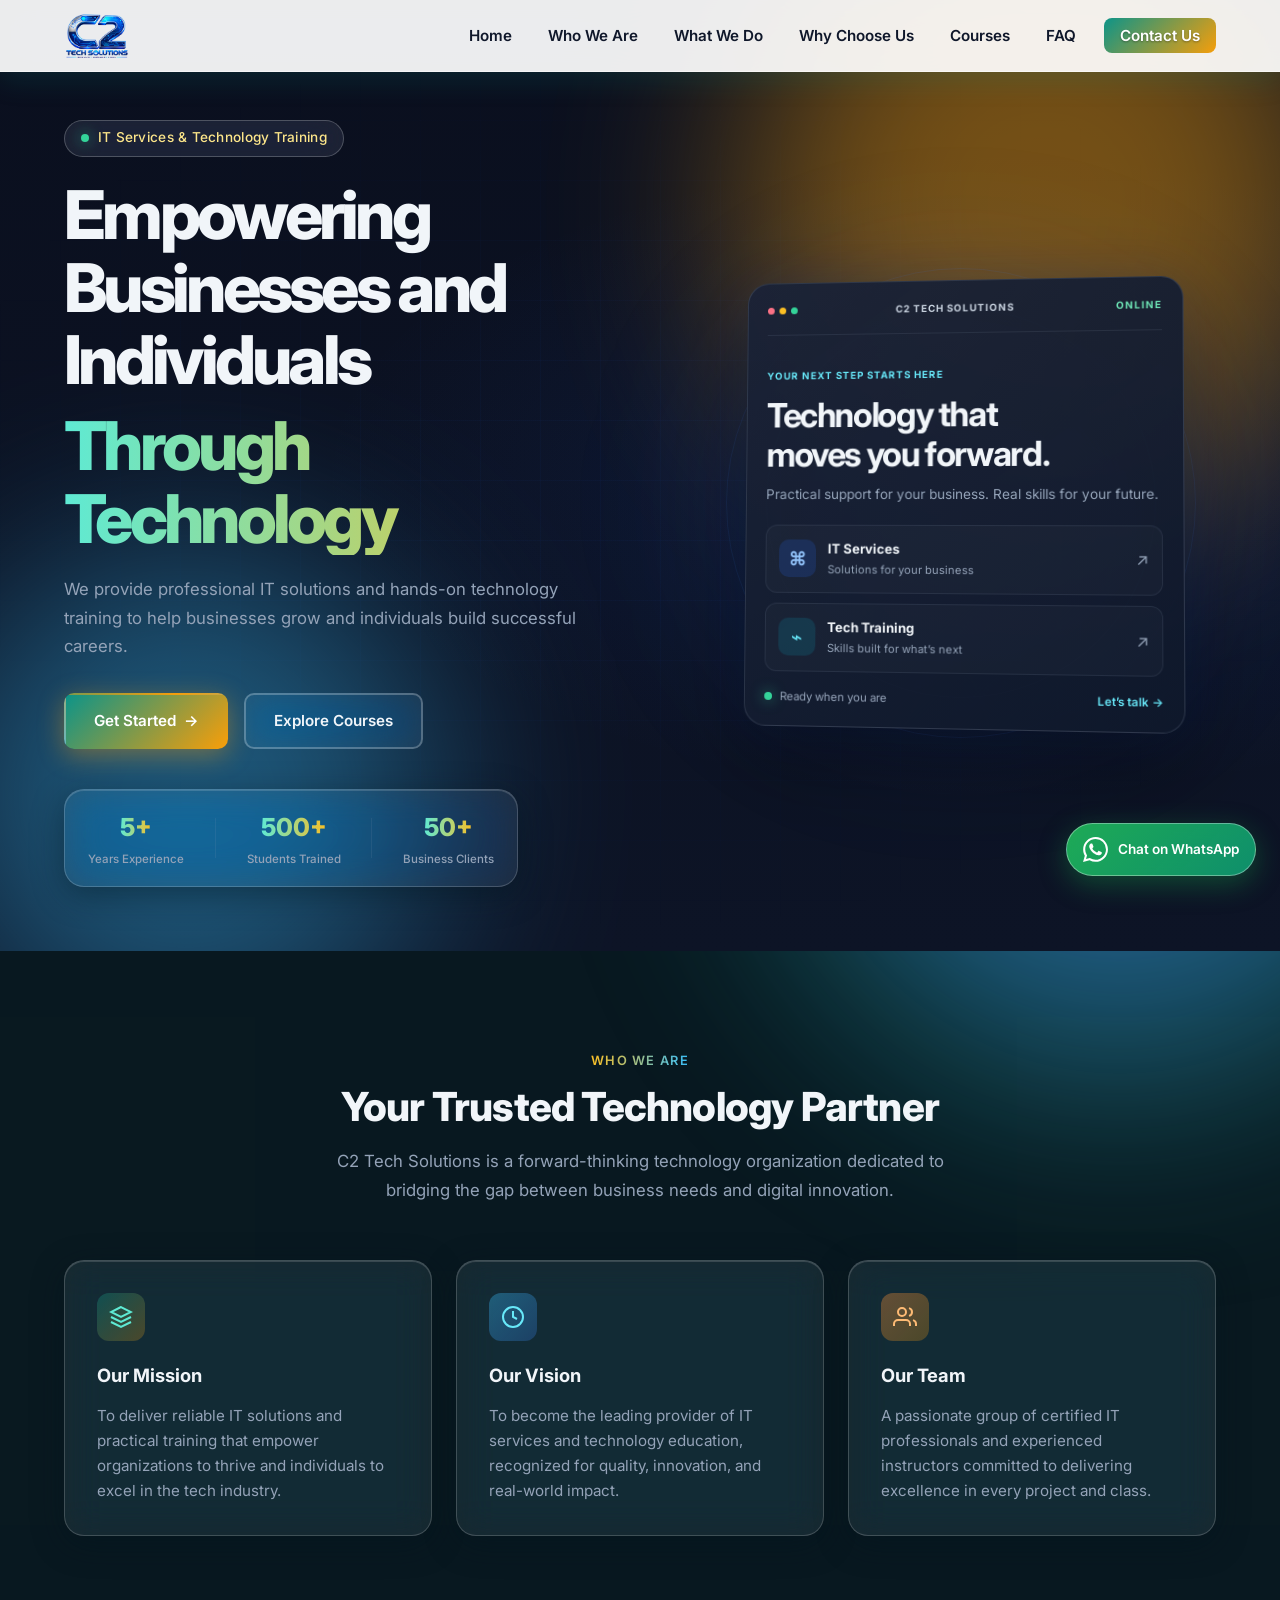
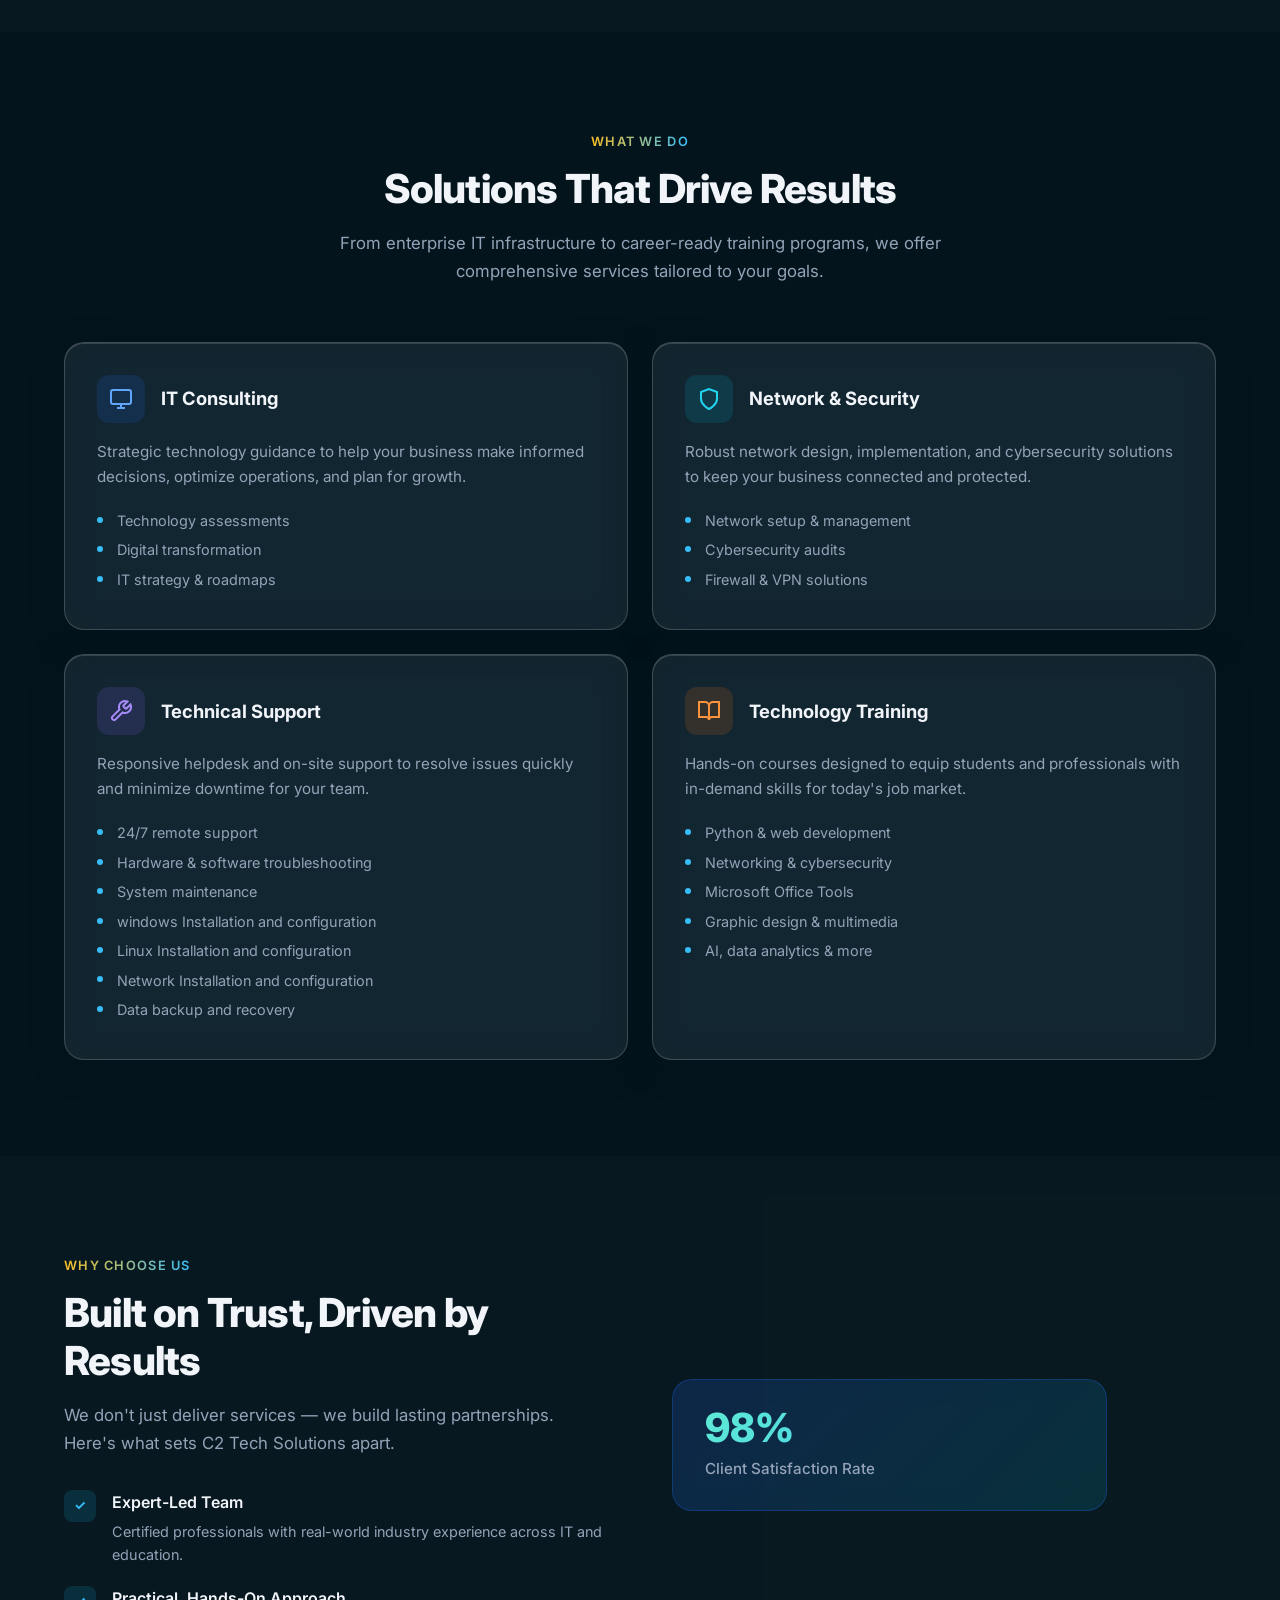
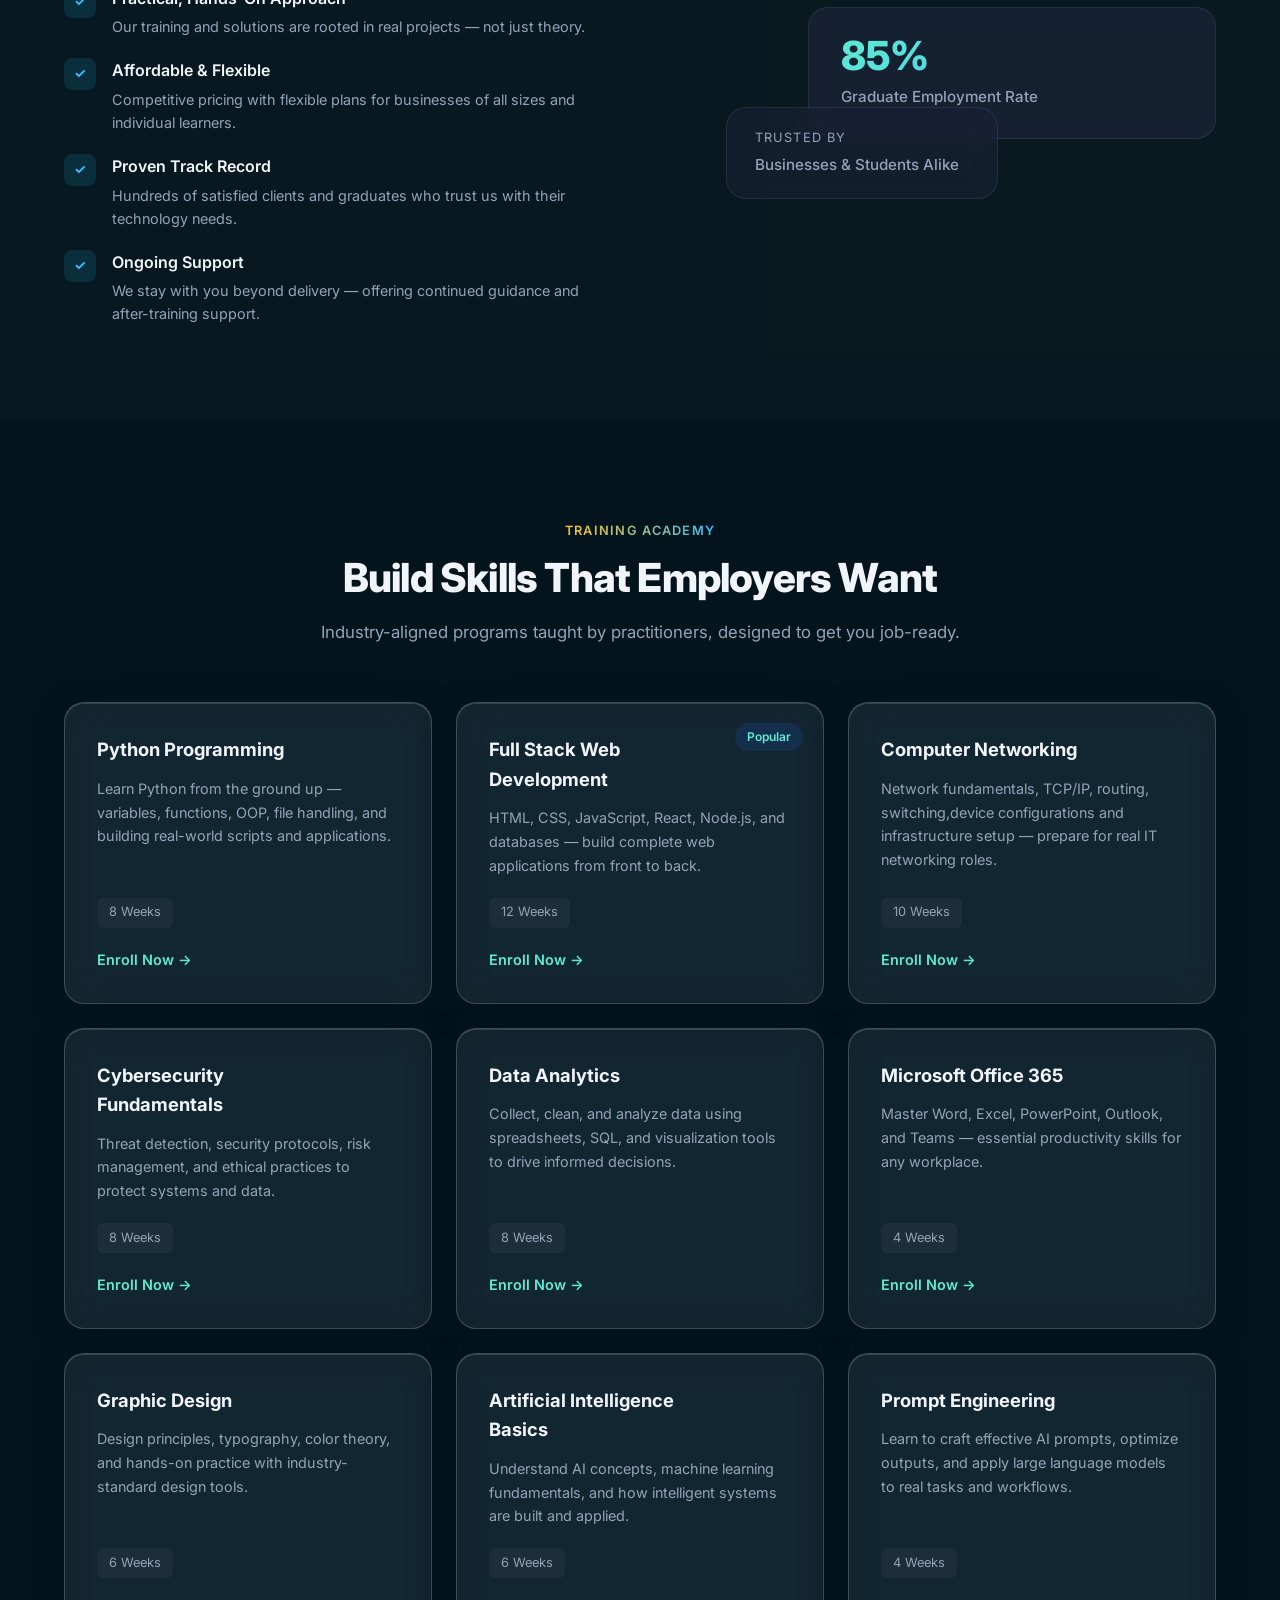
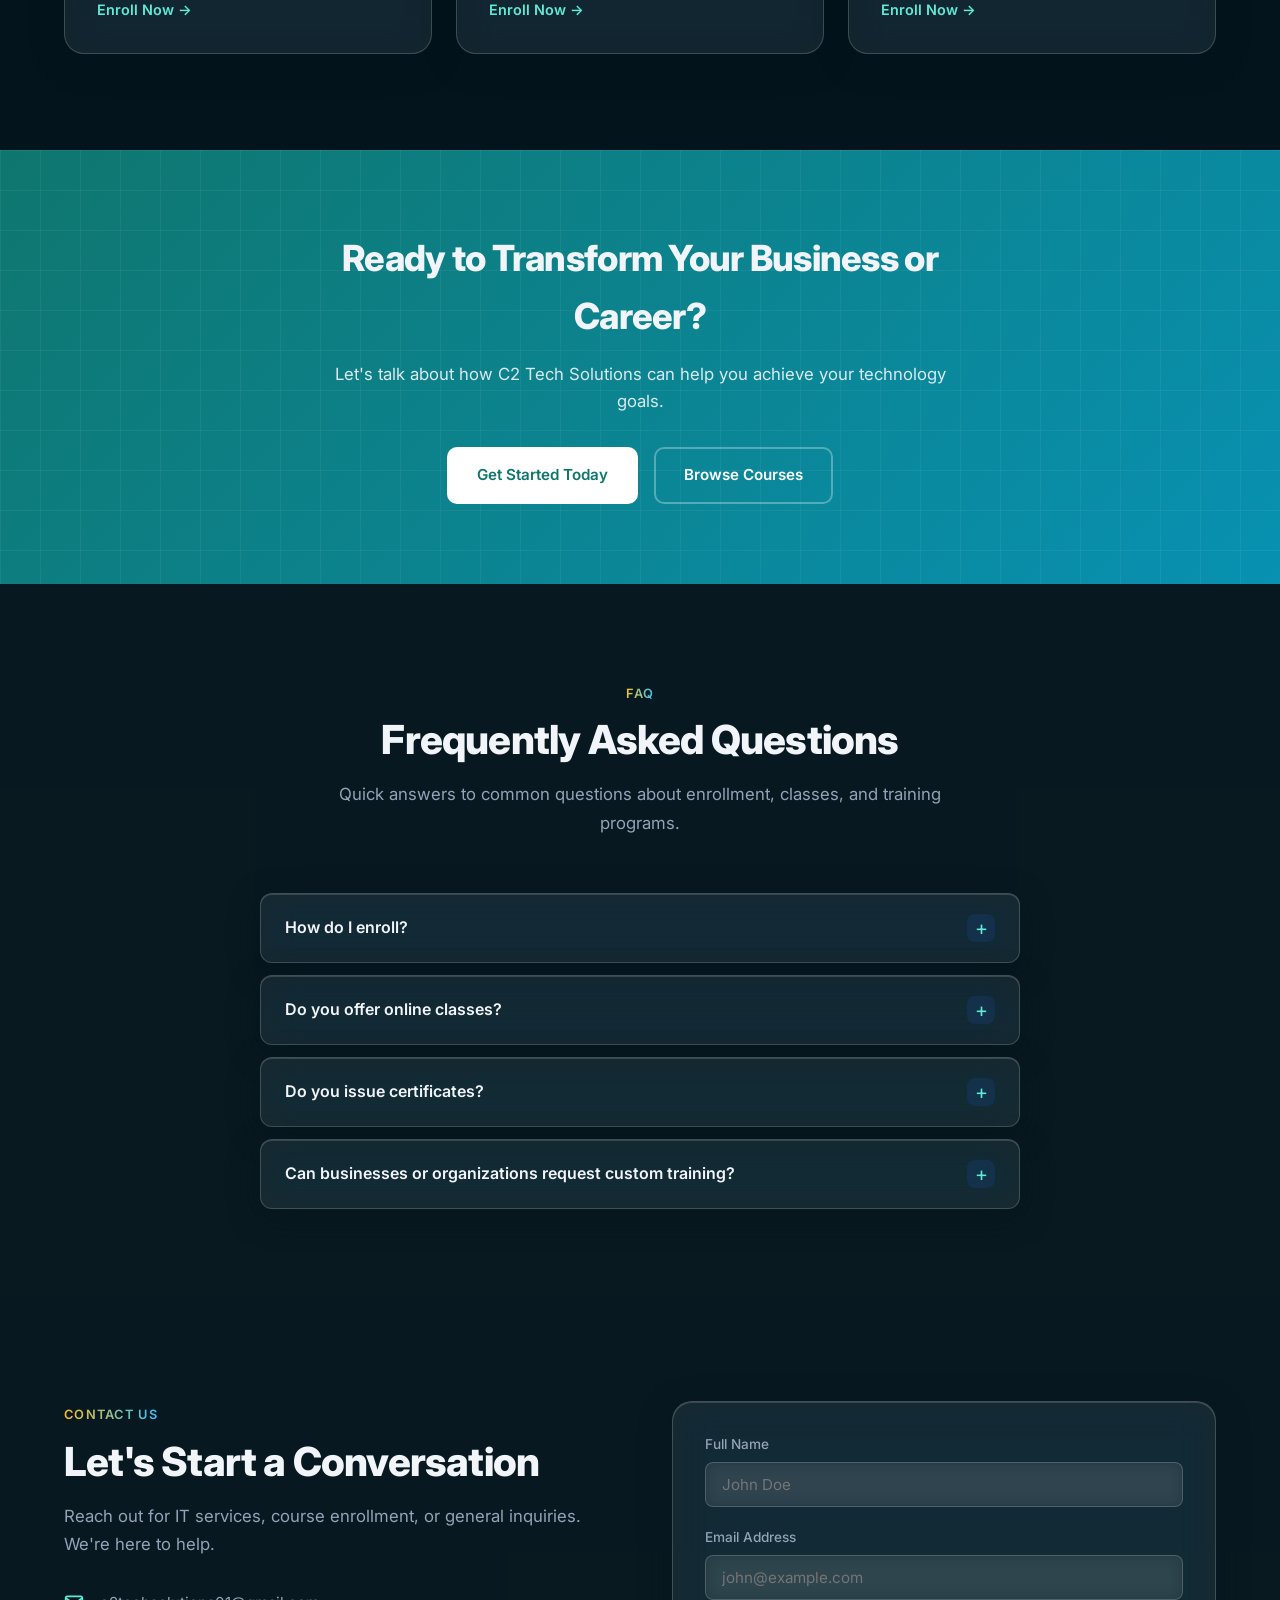
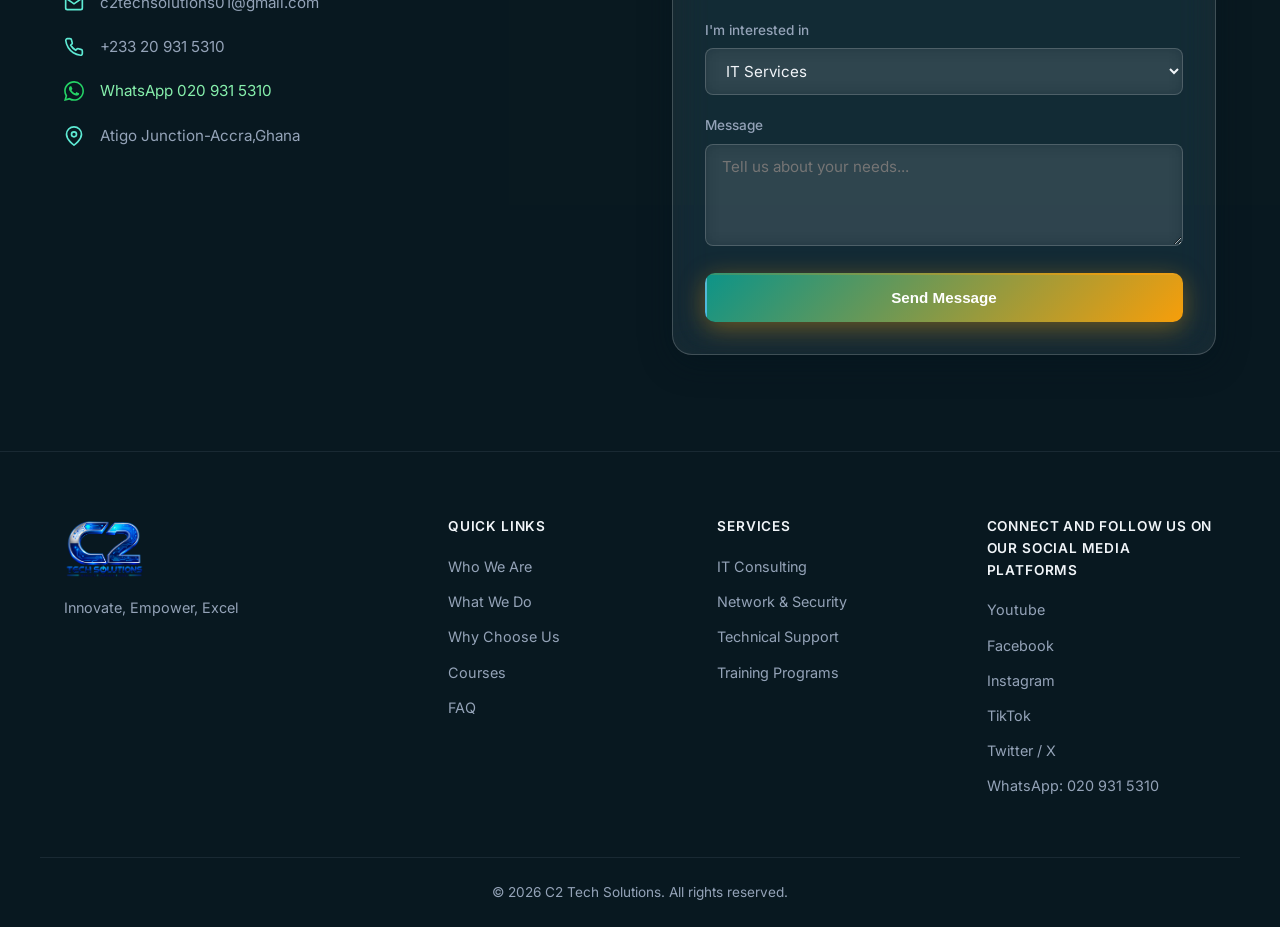
==== commit a0b4bdb1: "Update project files" ====
--- a/index.html
+++ b/index.html
@@ -3,8 +3,8 @@
 <head>
   <meta charset="UTF-8" />
   <meta name="viewport" content="width=device-width, initial-scale=1.0" />
-  <meta name="description" content="C2 IT Solutions — Professional IT services and hands-on technology training for businesses and individuals." />
-  <title>C2 IT Solutions | IT Services & Technology Training</title>
+  <meta name="description" content="C2 Tech Solutions — Professional IT services and hands-on technology training for schools, businesses and individuals." />
+  <title>C2 Tech Solutions | IT Services & Technology Training</title>
   <link rel="preconnect" href="https://fonts.googleapis.com" />
   <link rel="preconnect" href="https://fonts.gstatic.com" crossorigin />
   <link href="https://fonts.googleapis.com/css2?family=Inter:wght@400;500;600;700;800&display=swap" rel="stylesheet" />
@@ -15,13 +15,14 @@
   <!-- Navigation -->
   <header class="header" id="header">
     <nav class="nav container">
-      <a href="#" class="nav__logo">
-        <img src="C2 LOGO.png" alt="C2 IT Solutions" class="nav__logo-img" />
+      <a href="#hero" class="nav__logo">
+        <img src="C2 LOGO.png" alt="C2 Tech Solutions" class="nav__logo-img" />
       </a>
-      <button class="nav__toggle" id="nav-toggle" aria-label="Toggle navigation">
+      <button class="nav__toggle" id="nav-toggle" aria-label="Toggle navigation" aria-controls="nav-menu" aria-expanded="false">
         <span></span><span></span><span></span>
       </button>
       <ul class="nav__menu" id="nav-menu">
+        <li><a href="#hero" class="nav__link">Home</a></li>
         <li><a href="#about" class="nav__link">Who We Are</a></li>
         <li><a href="#services" class="nav__link">What We Do</a></li>
         <li><a href="#why-us" class="nav__link">Why Choose Us</a></li>
@@ -42,33 +43,64 @@
         <div class="hero__glow hero__glow--2"></div>
       </div>
       <div class="container hero__content">
-        <p class="hero__badge">IT Services &amp; Technology Training</p>
-        <h1 class="hero__title">
-          Empowering Businesses and Individuals<br />
-          <span class="hero__title-accent">Through Technology</span>
-        </h1>
-        <p class="hero__subtitle">
-          We provide professional IT solutions and hands-on technology training
-          to help businesses grow and individuals build successful careers.
-        </p>
-        <div class="hero__actions">
-          <a href="#contact" class="btn btn--primary">Get Started</a>
-          <a href="#courses" class="btn btn--outline">View Courses</a>
-        </div>
-        <div class="hero__stats">
-          <div class="hero__stat">
-            <span class="hero__stat-number">5+</span>
-            <span class="hero__stat-label">Years Experience</span>
-          </div>
-          <div class="hero__stat-divider"></div>
-          <div class="hero__stat">
-            <span class="hero__stat-number">500+</span>
-            <span class="hero__stat-label">Students Trained</span>
-          </div>
-          <div class="hero__stat-divider"></div>
-          <div class="hero__stat">
-            <span class="hero__stat-number">50+</span>
-            <span class="hero__stat-label">Business Clients</span>
+        <div class="hero__copy">
+          <p class="hero__badge"><span></span> IT Services &amp; Technology Training</p>
+          <h1 class="hero__title">
+            Empowering Businesses and Individuals
+            <span class="hero__title-accent">Through Technology</span>
+          </h1>
+          <p class="hero__subtitle">
+            We provide professional IT solutions and hands-on technology training
+            to help businesses grow and individuals build successful careers.
+          </p>
+          <div class="hero__actions">
+            <a href="#contact" class="btn btn--primary">Get Started <span aria-hidden="true">→</span></a>
+            <a href="#courses" class="btn btn--outline">Explore Courses</a>
+          </div>
+          <div class="hero__stats">
+            <div class="hero__stat">
+              <span class="hero__stat-number">5+</span>
+              <span class="hero__stat-label">Years Experience</span>
+            </div>
+            <div class="hero__stat-divider"></div>
+            <div class="hero__stat">
+              <span class="hero__stat-number">500+</span>
+              <span class="hero__stat-label">Students Trained</span>
+            </div>
+            <div class="hero__stat-divider"></div>
+            <div class="hero__stat">
+              <span class="hero__stat-number">50+</span>
+              <span class="hero__stat-label">Business Clients</span>
+            </div>
+          </div>
+        </div>
+        <div class="hero__visual" role="group" aria-label="C2 Tech Solutions technology services">
+          <div class="hero__visual-orbit hero__visual-orbit--one"></div>
+          <div class="hero__visual-orbit hero__visual-orbit--two"></div>
+          <div class="hero__dashboard">
+            <div class="hero__dashboard-top">
+              <span class="hero__dashboard-dots"><i></i><i></i><i></i></span>
+              <span class="hero__dashboard-label">C2 TECH SOLUTIONS</span>
+              <span class="hero__dashboard-status">ONLINE</span>
+            </div>
+            <div class="hero__dashboard-main">
+              <span class="hero__dashboard-kicker">YOUR NEXT STEP STARTS HERE</span>
+              <h2>Technology that moves you forward.</h2>
+              <p>Practical support for your business. Real skills for your future.</p>
+            </div>
+            <div class="hero__dashboard-services">
+              <div class="hero__dashboard-service">
+                <span class="hero__service-symbol hero__service-symbol--blue" aria-hidden="true">⌘</span>
+                <span><strong>IT Services</strong><small>Solutions for your business</small></span>
+                <span class="hero__service-arrow" aria-hidden="true">↗</span>
+              </div>
+              <div class="hero__dashboard-service">
+                <span class="hero__service-symbol hero__service-symbol--teal" aria-hidden="true">⌁</span>
+                <span><strong>Tech Training</strong><small>Skills built for what’s next</small></span>
+                <span class="hero__service-arrow" aria-hidden="true">↗</span>
+              </div>
+            </div>
+            <div class="hero__dashboard-bottom"><span></span> Ready when you are <a href="https://wa.me/233209315310" target="_blank" rel="noopener noreferrer">Let’s talk <span aria-hidden="true">→</span></a></div>
           </div>
         </div>
       </div>
@@ -76,12 +108,12 @@
 
     <!-- Who We Are -->
     <section class="section about" id="about">
-      <div class="container"2
+      <div class="container">
         <div class="section__header">
           <span class="section__tag">Who We Are</span>
           <h2 class="section__title">Your Trusted Technology Partner</h2>
           <p class="section__desc">
-            C2 IT Solutions is a forward-thinking technology company dedicated to bridging
+            C2 Tech Solutions is a forward-thinking technology organization dedicated to bridging
             the gap between business needs and digital innovation.
           </p>
         </div>
@@ -180,6 +212,8 @@
             <ul class="service-card__list">
               <li>Python &amp; web development</li>
               <li>Networking &amp; cybersecurity</li>
+              <li>Microsoft Office Tools</li>
+              <li>Graphic design &amp; multimedia</li>
               <li>AI, data analytics &amp; more</li>
             </ul>
           </div>
@@ -196,7 +230,7 @@
             <h2 class="section__title">Built on Trust, Driven by Results</h2>
             <p class="section__desc">
               We don't just deliver services — we build lasting partnerships.
-              Here's what sets C2 IT Solutions apart.
+              Here's what sets C2 Tech Solutions apart.
             </p>
             <div class="why-us__features">
               <div class="why-us__feature">
@@ -346,7 +380,7 @@
     <section class="cta-banner">
       <div class="container cta-banner__inner">
         <h2>Ready to Transform Your Business or Career?</h2>
-        <p>Let's talk about how C2 IT Solutions can help you achieve your technology goals.</p>
+        <p>Let's talk about how C2 Tech Solutions can help you achieve your technology goals.</p>
         <div class="cta-banner__actions">
           <a href="#contact" class="btn btn--white">Get Started Today</a>
           <a href="#courses" class="btn btn--ghost">Browse Courses</a>
@@ -368,19 +402,19 @@
           <details class="faq__item">
             <summary class="faq__question">How do I enroll?</summary>
             <div class="faq__answer">
-              <p>Complete the <a href="#contact">registration form</a>.</p>
+              <p>Fill out the <a href="#contact">registration form</a> or <a href="https://wa.me/233209315310" target="_blank" rel="noopener noreferrer">WhatsApp us on 020 931 5310</a>.</p>
             </div>
           </details>
           <details class="faq__item">
             <summary class="faq__question">Do you offer online classes?</summary>
             <div class="faq__answer">
-              <p>Yes.</p>
+              <p>Yes, we do offer online classes at your preferred time.</p>
             </div>
           </details>
           <details class="faq__item">
             <summary class="faq__question">Do you issue certificates?</summary>
             <div class="faq__answer">
-              <p>Yes, upon successful completion.</p>
+              <p>For now , we don't issue certificates. But is somethiung we are working on.</p>
             </div>
           </details>
           <details class="faq__item">
@@ -404,11 +438,16 @@
             <ul class="contact__details">
               <li>
                 <svg viewBox="0 0 24 24" fill="none" stroke="currentColor" stroke-width="2"><path d="M4 4h16c1.1 0 2 .9 2 2v12c0 1.1-.9 2-2 2H4c-1.1 0-2-.9-2-2V6c0-1.1.9-2 2-2z"/><polyline points="22,6 12,13 2,6"/></svg>
-                <span>info@c2itsolutions.com</span>
+                <span><a href="mailto:c2techsolutions01@gmail.com">c2techsolutions01@gmail.com</a></span>
               </li>
               <li>
-                <svg viewBox="0 0 24 24" fill="none" stroke="currentColor" stroke-width="2"><path d="M22 16.92v3a2 2 0 0 1-2.18 2 19.79 19.79 0 0 1-8.63-3.07 19.5 19.5 0 0 1-6-6 19.79 19.79 0 0 1-3.07-8.67A2 2 0 0 1 4.11 2h3a2 2 0 0 1 2 1.72c.127.96.361 1.903.7 2.81a2 2 0 0 1-.45 2.11L8.09 9.91a16 16 0 0 0 6 6l1.27-1.27a2 2 0 0 1 2.11-.45c.907.339 1.85.573 2.81.7A2 2 0 0 1 22 16.92z"/></svg>
-                <span>+233 209315310 / +233 500825973</span>
+                <svg viewBox="0 0 24 24" fill="none" stroke="currentColor" stroke-width="2"><path d="M22 16.92v3a2 2 0 0 1-2.18 2 19.79 19.79 0 0 1-8.63-3.07 19.5 19.5 0 0 1-6-6 19.79 19.79 0 0 1-3.07-8.67A2 2 0 0 1 4.11 2h3a2 2 0 0 1 2 1.72c.127.96.361 1.903.7 2.81a2 2 0 0 1-.45 2.11L8.09 9.91a16 16 0 0 0 6 6l1.27-1.27a2
+2 0 0 1 2.11-.45c.908.339 1.85.573 2.81.7A2 2 0 0 1 22 16.92z"/></svg>
+                <span><a href="tel:+233209315310">+233 20 931 5310</a></span>
+              </li>
+              <li class="contact__whatsapp">
+                <svg viewBox="0 0 24 24" fill="currentColor" aria-hidden="true"><path d="M20.52 3.48A11.86 11.86 0 0 0 12.07 0C5.5 0 .15 5.34.15 11.92c0 2.1.55 4.15 1.6 5.96L.05 24l6.27-1.64a11.91 11.91 0 0 0 5.7 1.45h.01c6.57 0 11.92-5.34 11.92-11.92 0-3.18-1.24-6.17-3.43-8.41ZM12.03 21.8h-.01a9.9 9.9 0 0 1-5.04-1.38l-.36-.21-3.72.97.99-3.62-.24-.37a9.87 9.87 0 0 1-1.52-5.27c0-5.49 4.47-9.96 9.97-9.96a9.9 9.9 0 0 1 7.05 2.92 9.9 9.9 0 0 1 2.91 7.05c0 5.49-4.47 9.96-9.96 9.96Zm5.47-7.46c-.3-.15-1.77-.87-2.04-.97-.27-.1-.47-.15-.67.15-.2.3-.77.97-.94 1.17-.17.2-.35.22-.65.07-.3-.15-1.27-.47-2.42-1.5-.9-.8-1.5-1.78-1.67-2.08-.18-.3-.02-.46.13-.6.13-.14.3-.35.45-.52.15-.18.2-.3.3-.5.1-.2.05-.38-.02-.53-.08-.15-.67-1.62-.92-2.22-.24-.58-.49-.5-.67-.51h-.57c-.2 0-.52.08-.8.38-.27.3-1.04 1.02-1.04 2.49s1.07 2.89 1.22 3.09c.15.2 2.1 3.21 5.08 4.5.71.31 1.26.5 1.7.63.72.23 1.37.2 1.88.12.57-.08 1.77-.72 2.02-1.42.25-.7.25-1.3.17-1.42-.08-.12-.27-.2-.57-.35Z"/></svg>
+                <span><a href="https://wa.me/233209315310" target="_blank" rel="noopener noreferrer">WhatsApp 020 931 5310</a></span>
               </li>
               <li>
                 <svg viewBox="0 0 24 24" fill="none" stroke="currentColor" stroke-width="2"><path d="M21 10c0 7-9 13-9 13s-9-6-9-13a9 9 0 0 1 18 0z"/><circle cx="12" cy="10" r="3"/></svg>
@@ -451,9 +490,9 @@
     <div class="container footer__inner">
       <div class="footer__brand">
         <a href="#" class="nav__logo">
-          <img src="C2 LOGO.png" alt="C2 IT Solutions" class="nav__logo-img" />
+          <img src="C2 LOGO.png" alt="C2 Tech Solutions" class="nav__logo-img" />
         </a>
-        <p>Empowering businesses and individuals through technology.</p>
+        <p>Innovate, Empower, Excel</p>
       </div>
       <div class="footer__links">
         <h4>Quick Links</h4>
@@ -477,19 +516,24 @@
       <div class="footer__links">
         <h4>Connect and follow us on our social media platforms</h4>
         <ul>
-          <li><a href="#">LinkedIn</a></li>
+          <li><a href="c2techsolutions">Youtube</a></li>
           <li><a href="#">Facebook</a></li>
           <li><a href="#">Instagram</a></li>
-          <li><a href="#">TikTok</a></li>
+          <li><a href="c2techsolutions">TikTok</a></li>
           <li><a href="#">Twitter / X</a></li>
-          <li><a href="#contact">Contact</a></li>
+          <li><a href="https://wa.me/233209315310" target="_blank" rel="noopener noreferrer">WhatsApp: 020 931 5310</a></li>
         </ul>
       </div>
     </div>
     <div class="footer__bottom container">
-      <p>&copy; 2026 C2 IT Solutions. All rights reserved.</p>
+      <p>&copy; 2026 C2 Tech Solutions. All rights reserved.</p>
     </div>
   </footer>
+
+  <a class="whatsapp-float" href="https://wa.me/233209315310" target="_blank" rel="noopener noreferrer" aria-label="Chat with C2 Tech Solutions on WhatsApp">
+    <svg viewBox="0 0 24 24" fill="currentColor" aria-hidden="true"><path d="M20.52 3.48A11.86 11.86 0 0 0 12.07 0C5.5 0 .15 5.34.15 11.92c0 2.1.55 4.15 1.6 5.96L.05 24l6.27-1.64a11.91 11.91 0 0 0 5.7 1.45h.01c6.57 0 11.92-5.34 11.92-11.92 0-3.18-1.24-6.17-3.43-8.41ZM12.03 21.8h-.01a9.9 9.9 0 0 1-5.04-1.38l-.36-.21-3.72.97.99-3.62-.24-.37a9.87 9.87 0 0 1-1.52-5.27c0-5.49 4.47-9.96 9.97-9.96a9.9 9.9 0 0 1 7.05 2.92 9.9 9.9 0 0 1 2.91 7.05c0 5.49-4.47 9.96-9.96 9.96Zm5.47-7.46c-.3-.15-1.77-.87-2.04-.97-.27-.1-.47-.15-.67.15-.2.3-.77.97-.94 1.17-.17.2-.35.22-.65.07-.3-.15-1.27-.47-2.42-1.5-.9-.8-1.5-1.78-1.67-2.08-.18-.3-.02-.46.13-.6.13-.14.3-.35.45-.52.15-.18.2-.3.3-.5.1-.2.05-.38-.02-.53-.08-.15-.67-1.62-.92-2.22-.24-.58-.49-.5-.67-.51h-.57c-.2 0-.52.08-.8.38-.27.3-1.04 1.02-1.04 2.49s1.07 2.89 1.22 3.09c.15.2 2.1 3.21 5.08 4.5.71.31 1.26.5 1.7.63.72.23 1.37.2 1.88.12.57-.08 1.77-.72 2.02-1.42.25-.7.25-1.3.17-1.42-.08-.12-.27-.2-.57-.35Z"/></svg>
+    <span>Chat on WhatsApp</span>
+  </a>
 
   <script src="script.js"></script>
 </body>
--- a/styles.css
+++ b/styles.css
@@ -71,6 +71,10 @@
   cursor: pointer;
   transition: all var(--transition);
   white-space: nowrap;
+  -webkit-transition: all var(--transition);
+  -moz-transition: all var(--transition);
+  -ms-transition: all var(--transition);
+  -o-transition: all var(--transition);
 }
 
 .btn--primary {
@@ -128,13 +132,13 @@
   right: 0;
   z-index: 1000;
   height: var(--header-height);
+  background: var(--color-white);
   transition: background var(--transition), box-shadow var(--transition);
 }
 
 .header.scrolled {
-  background: rgba(10, 15, 30, 0.92);
-  backdrop-filter: blur(16px);
-  box-shadow: 0 1px 0 var(--color-border);
+  background: var(--color-white);
+  box-shadow: 0 1px 0 rgba(15, 23, 42, 0.1);
 }
 
 .nav {
@@ -172,14 +176,14 @@
   padding: 0.5rem 1rem;
   font-size: 0.9rem;
   font-weight: 500;
-  color: var(--color-text-muted);
+  color: #475569;
   border-radius: 8px;
   transition: color var(--transition), background var(--transition);
 }
 
 .nav__link:hover {
-  color: var(--color-text);
-  background: rgba(255, 255, 255, 0.05);
+  color: #0f172a;
+  background: rgba(15, 23, 42, 0.05);
 }
 
 .nav__link--cta {
@@ -206,7 +210,7 @@
   display: block;
   width: 24px;
   height: 2px;
-  background: var(--color-text);
+  background: #0f172a;
   border-radius: 2px;
   transition: var(--transition);
 }
@@ -651,6 +655,10 @@
 .course-card:hover {
   transform: translateY(-4px);
   border-color: rgba(37, 99, 235, 0.3);
+  -webkit-transform: translateY(-4px);
+  -moz-transform: translateY(-4px);
+  -ms-transform: translateY(-4px);
+  -o-transform: translateY(-4px);
 }
 
 .course-card__badge {
@@ -969,6 +977,10 @@
   opacity: 0;
   transform: translateY(24px);
   transition: opacity 0.6s ease, transform 0.6s ease;
+  -webkit-transform: translateY(24px);
+  -moz-transform: translateY(24px);
+  -ms-transform: translateY(24px);
+  -o-transform: translateY(24px);
 }
 
 .fade-in.visible {
@@ -995,15 +1007,14 @@
     top: var(--header-height);
     left: 0;
     right: 0;
-    background: rgba(10, 15, 30, 0.97);
-    backdrop-filter: blur(16px);
+    background: var(--color-white);
     flex-direction: column;
     padding: 1.5rem;
     gap: 0.25rem;
     transform: translateY(-120%);
     opacity: 0;
     transition: transform var(--transition), opacity var(--transition);
-    border-bottom: 1px solid var(--color-border);
+    border-bottom: 1px solid rgba(15, 23, 42, 0.1);
   }
 
   .nav__menu.open {
@@ -1027,3 +1038,750 @@
 
   .footer__inner { grid-template-columns: 1fr; }
 }
+
+/* ===== Visual refresh ===== */
+.header {
+  background: rgba(10, 15, 30, 0.82);
+  border-bottom: 1px solid rgba(148, 163, 184, 0.1);
+  backdrop-filter: blur(18px);
+}
+
+.header.scrolled {
+  background: rgba(10, 15, 30, 0.96);
+  box-shadow: 0 8px 30px rgba(0, 0, 0, 0.18);
+}
+
+.nav__logo-img {
+  height: 52px;
+}
+
+.nav__link {
+  color: #cbd5e1;
+}
+
+.nav__link:hover {
+  color: var(--color-white);
+  background: rgba(255, 255, 255, 0.08);
+}
+
+.nav__toggle span {
+  background: var(--color-text);
+}
+
+.hero {
+  min-height: min(860px, 100vh);
+  background:
+    radial-gradient(ellipse at 78% 50%, rgba(37, 99, 235, 0.12), transparent 48%),
+    linear-gradient(180deg, #0a0f1e, #0d1426);
+}
+
+.hero__content {
+  max-width: 1200px;
+  display: grid;
+  grid-template-columns: 1.05fr 0.95fr;
+  align-items: center;
+  gap: clamp(2.5rem, 6vw, 5.5rem);
+  text-align: left;
+}
+
+.hero__copy {
+  min-width: 0;
+}
+
+.hero__badge {
+  display: inline-flex;
+  align-items: center;
+  gap: 0.55rem;
+  margin-bottom: 1.4rem;
+  background: rgba(6, 182, 212, 0.08);
+  border-color: rgba(6, 182, 212, 0.2);
+  color: #67e8f9;
+}
+
+.hero__badge span,
+.hero__dashboard-bottom > span {
+  width: 8px;
+  height: 8px;
+  flex: 0 0 8px;
+  border-radius: 50%;
+  background: #34d399;
+  box-shadow: 0 0 14px rgba(52, 211, 153, 0.65);
+}
+
+.hero__title {
+  max-width: 650px;
+  font-size: clamp(2.65rem, 5.25vw, 4.45rem);
+  line-height: 1.08;
+  letter-spacing: -0.055em;
+}
+
+.hero__title-accent {
+  display: block;
+  margin-top: 0.2em;
+}
+
+.hero__subtitle {
+  max-width: 535px;
+  margin: 0 0 2rem;
+  font-size: 1.05rem;
+}
+
+.hero__actions {
+  justify-content: flex-start;
+  margin-bottom: 2.5rem;
+}
+
+.hero__stats {
+  gap: clamp(1rem, 2.4vw, 2rem);
+  padding: 1.1rem 1.45rem;
+}
+
+.hero__stat-number {
+  font-size: 1.55rem;
+}
+
+.hero__stat-label {
+  font-size: 0.72rem;
+}
+
+.hero__visual {
+  position: relative;
+  display: grid;
+  min-height: 430px;
+  place-items: center;
+  isolation: isolate;
+}
+
+.hero__visual::before {
+  position: absolute;
+  z-index: -1;
+  width: 80%;
+  height: 80%;
+  border-radius: 50%;
+  background: rgba(37, 99, 235, 0.2);
+  filter: blur(90px);
+  content: "";
+}
+
+.hero__visual-orbit {
+  position: absolute;
+  z-index: -1;
+  width: 390px;
+  height: 390px;
+  border: 1px solid rgba(103, 232, 249, 0.14);
+  border-radius: 50%;
+}
+
+.hero__visual-orbit--two {
+  width: 470px;
+  height: 470px;
+  border-color: rgba(59, 130, 246, 0.1);
+}
+
+.hero__dashboard {
+  width: min(100%, 440px);
+  padding: 1.25rem;
+  overflow: hidden;
+  border: 1px solid rgba(148, 163, 184, 0.2);
+  border-radius: 22px;
+  background: linear-gradient(145deg, rgba(26, 34, 54, 0.96), rgba(14, 23, 42, 0.95));
+  box-shadow: 0 30px 90px rgba(0, 0, 0, 0.42), 0 0 55px rgba(37, 99, 235, 0.1);
+  transform: perspective(1000px) rotateY(-5deg) rotateX(2deg);
+}
+
+.hero__dashboard-top,
+.hero__dashboard-bottom {
+  display: flex;
+  align-items: center;
+  justify-content: space-between;
+}
+
+.hero__dashboard-top {
+  gap: 0.75rem;
+  padding-bottom: 1rem;
+  border-bottom: 1px solid var(--color-border);
+}
+
+.hero__dashboard-dots {
+  display: flex;
+  gap: 5px;
+}
+
+.hero__dashboard-dots i {
+  width: 7px;
+  height: 7px;
+  border-radius: 50%;
+  background: #64748b;
+}
+
+.hero__dashboard-dots i:first-child { background: #fb7185; }
+.hero__dashboard-dots i:nth-child(2) { background: #fbbf24; }
+.hero__dashboard-dots i:last-child { background: #34d399; }
+
+.hero__dashboard-label,
+.hero__dashboard-status,
+.hero__dashboard-kicker {
+  font-size: 0.62rem;
+  font-weight: 700;
+  letter-spacing: 0.1em;
+}
+
+.hero__dashboard-label {
+  color: #cbd5e1;
+}
+
+.hero__dashboard-status {
+  color: #6ee7b7;
+}
+
+.hero__dashboard-main {
+  padding: 1.7rem 0 1.2rem;
+}
+
+.hero__dashboard-kicker {
+  color: #67e8f9;
+}
+
+.hero__dashboard-main h2 {
+  max-width: 330px;
+  margin-top: 0.6rem;
+  font-size: clamp(1.65rem, 3vw, 2.15rem);
+  line-height: 1.15;
+  letter-spacing: -0.04em;
+}
+
+.hero__dashboard-main p {
+  margin-top: 0.65rem;
+  color: var(--color-text-muted);
+  font-size: 0.85rem;
+}
+
+.hero__dashboard-services {
+  display: grid;
+  gap: 0.65rem;
+}
+
+.hero__dashboard-service {
+  display: grid;
+  grid-template-columns: auto 1fr auto;
+  align-items: center;
+  gap: 0.75rem;
+  padding: 0.8rem;
+  border: 1px solid var(--color-border);
+  border-radius: 12px;
+  background: rgba(255, 255, 255, 0.025);
+}
+
+.hero__service-symbol {
+  display: grid;
+  width: 38px;
+  height: 38px;
+  place-items: center;
+  border-radius: 10px;
+  font-size: 1.2rem;
+  font-weight: 700;
+}
+
+.hero__service-symbol--blue {
+  color: #93c5fd;
+  background: rgba(37, 99, 235, 0.18);
+}
+
+.hero__service-symbol--teal {
+  color: #67e8f9;
+  background: rgba(6, 182, 212, 0.14);
+}
+
+.hero__dashboard-service strong,
+.hero__dashboard-service small {
+  display: block;
+}
+
+.hero__dashboard-service strong {
+  font-size: 0.83rem;
+}
+
+.hero__dashboard-service small {
+  margin-top: 0.13rem;
+  color: var(--color-text-muted);
+  font-size: 0.7rem;
+}
+
+.hero__service-arrow {
+  color: #94a3b8;
+}
+
+.hero__dashboard-bottom {
+  gap: 0.5rem;
+  justify-content: flex-start;
+  margin-top: 1rem;
+  color: var(--color-text-muted);
+  font-size: 0.72rem;
+}
+
+.hero__dashboard-bottom a {
+  margin-left: auto;
+  color: #67e8f9;
+  font-weight: 600;
+}
+
+.hero__dashboard-bottom a:hover {
+  color: var(--color-white);
+}
+
+.about__card,
+.service-card,
+.course-card,
+.faq__item,
+.contact__form {
+  box-shadow: 0 12px 32px rgba(0, 0, 0, 0.12);
+}
+
+.about__card:hover,
+.service-card:hover,
+.course-card:hover {
+  box-shadow: 0 18px 42px rgba(0, 0, 0, 0.22);
+}
+
+.contact__details a {
+  transition: color var(--transition);
+}
+
+.contact__details a:hover {
+  color: var(--color-primary-light);
+}
+
+.contact__whatsapp svg {
+  color: #25d366;
+}
+
+.contact__whatsapp a {
+  color: #86efac;
+}
+
+.whatsapp-float {
+  position: fixed;
+  right: 1.5rem;
+  bottom: 1.5rem;
+  z-index: 900;
+  display: inline-flex;
+  align-items: center;
+  gap: 0.65rem;
+  padding: 0.8rem 1rem;
+  border: 1px solid rgba(255, 255, 255, 0.2);
+  border-radius: 100px;
+  background: #16a34a;
+  color: #fff;
+  box-shadow: 0 8px 28px rgba(22, 163, 74, 0.38);
+  font-size: 0.8rem;
+  line-height: 1.25;
+  transition: transform var(--transition), background var(--transition), box-shadow var(--transition);
+}
+
+.whatsapp-float:hover {
+  transform: translateY(-3px);
+  background: #15803d;
+  box-shadow: 0 12px 34px rgba(22, 163, 74, 0.48);
+}
+
+.whatsapp-float svg {
+  width: 25px;
+  height: 25px;
+  flex: 0 0 25px;
+}
+
+.whatsapp-float strong {
+  display: block;
+  font-size: 0.78rem;
+}
+
+.btn:focus-visible,
+.nav__link:focus-visible,
+.course-card__link:focus-visible,
+.faq__question:focus-visible,
+.footer__links a:focus-visible,
+.contact__details a:focus-visible,
+.whatsapp-float:focus-visible {
+  outline: 2px solid #67e8f9;
+  outline-offset: 4px;
+}
+
+@media (max-width: 1024px) {
+  .hero__content {
+    grid-template-columns: 1fr 0.9fr;
+    gap: 2rem;
+  }
+
+  .hero__visual { min-height: 380px; }
+  .hero__visual-orbit { width: 310px; height: 310px; }
+  .hero__visual-orbit--two { width: 380px; height: 380px; }
+  .hero__dashboard { padding: 1rem; }
+}
+
+@media (max-width: 900px) {
+  .nav__toggle { display: flex; }
+
+  .nav__menu {
+    position: fixed;
+    top: var(--header-height);
+    left: 0;
+    right: 0;
+    flex-direction: column;
+    padding: 1.5rem;
+    gap: 0.25rem;
+    transform: translateY(-120%);
+    opacity: 0;
+    transition: transform var(--transition), opacity var(--transition);
+  }
+
+  .nav__menu.open {
+    transform: translateY(0);
+    opacity: 1;
+  }
+
+  .nav__link { width: 100%; text-align: center; padding: 0.75rem; }
+  .nav__link--cta { margin-left: 0; margin-top: 0.5rem; }
+
+  .hero__content {
+    grid-template-columns: 1fr;
+    gap: 2.75rem;
+    text-align: center;
+  }
+
+  .hero__copy { text-align: center; }
+  .hero__title { margin-right: auto; margin-left: auto; }
+  .hero__subtitle { margin-right: auto; margin-left: auto; }
+  .hero__actions { justify-content: center; }
+  .hero__stats { width: fit-content; margin: 0 auto; }
+  .hero__visual { min-height: 370px; }
+  .hero__dashboard { transform: none; }
+}
+
+@media (max-width: 768px) {
+  .nav__menu {
+    background: rgba(10, 15, 30, 0.98);
+    border-bottom: 1px solid var(--color-border);
+    backdrop-filter: blur(18px);
+  }
+
+  .nav__link { color: #cbd5e1; }
+  .nav__link:hover { color: #fff; }
+  .nav__toggle { border-radius: 6px; }
+  .nav__toggle:focus-visible { outline: 2px solid #67e8f9; outline-offset: 4px; }
+
+  .hero {
+    min-height: auto;
+    padding: calc(var(--header-height) + 3.5rem) 0 4rem;
+  }
+
+  .hero__content {
+    grid-template-columns: 1fr;
+    gap: 2.75rem;
+  }
+
+  .hero__copy { text-align: center; }
+  .hero__title { margin-right: auto; margin-left: auto; }
+  .hero__subtitle { margin-right: auto; margin-left: auto; }
+  .hero__actions { justify-content: center; }
+  .hero__stats { display: flex; width: fit-content; margin: 0 auto; }
+  .hero__visual { min-height: 370px; }
+  .hero__dashboard { transform: none; }
+}
+
+@media (max-width: 480px) {
+  .hero__title { font-size: clamp(2.35rem, 11vw, 3.2rem); }
+  .hero__visual { min-height: 345px; }
+  .hero__dashboard-label { font-size: 0.55rem; }
+  .hero__dashboard-main h2 { font-size: 1.65rem; }
+  .hero__stats { gap: 0.8rem; padding: 1rem 0.8rem; }
+  .hero__stat-label { font-size: 0.65rem; }
+  .whatsapp-float { right: 1rem; bottom: 1rem; padding: 0.75rem; }
+  .whatsapp-float span { display: none; }
+}
+
+@media (prefers-reduced-motion: reduce) {
+  *,
+  *::before,
+  *::after {
+    scroll-behavior: auto !important;
+    animation-duration: 0.01ms !important;
+    animation-iteration-count: 1 !important;
+    transition-duration: 0.01ms !important;
+  }
+}
+
+/* =====================================================
+   Colourful Glass UI Theme
+   ===================================================== */
+:root {
+  --color-primary: #0d9488;
+  --color-primary-dark: #0f766e;
+  --color-primary-light: #5eead4;
+  --color-accent: #38bdf8;
+  --color-pink: #fbbf24;
+  --color-orange: #fb923c;
+  --glass-bg: rgba(255, 255, 255, 0.07);
+  --glass-bg-hover: rgba(255, 255, 255, 0.12);
+  --glass-border: rgba(255, 255, 255, 0.18);
+  --glass-blur: blur(18px) saturate(160%);
+  --glass-shadow: 0 8px 32px rgba(2, 20, 28, 0.45), inset 0 1px 0 rgba(255, 255, 255, 0.15);
+  --gradient-main: linear-gradient(135deg, #0d9488 0%, #f59e0b 50%, #38bdf8 100%);
+}
+
+body {
+  background: #04141c;
+  position: relative;
+}
+
+/* Animated colourful aurora behind everything */
+body::before,
+body::after {
+  content: "";
+  position: fixed;
+  z-index: -1;
+  pointer-events: none;
+  border-radius: 50%;
+  filter: blur(110px);
+  opacity: 0.55;
+}
+
+body::before {
+  width: 60vw;
+  height: 60vw;
+  top: -15vw;
+  left: -15vw;
+  background: radial-gradient(circle, #0d9488 0%, #f59e0b 55%, transparent 70%);
+  animation: auroraA 22s ease-in-out infinite alternate;
+}
+
+body::after {
+  width: 55vw;
+  height: 55vw;
+  bottom: -15vw;
+  right: -15vw;
+  background: radial-gradient(circle, #38bdf8 0%, #3b82f6 45%, #10b981 65%, transparent 72%);
+  animation: auroraB 26s ease-in-out infinite alternate;
+}
+
+@keyframes auroraA {
+  0%   { transform: translate(0, 0) scale(1); }
+  50%  { transform: translate(25vw, 30vh) scale(1.15); }
+  100% { transform: translate(50vw, 10vh) scale(0.95); }
+}
+
+@keyframes auroraB {
+  0%   { transform: translate(0, 0) scale(1); }
+  50%  { transform: translate(-30vw, -25vh) scale(1.1); }
+  100% { transform: translate(-45vw, -50vh) scale(1); }
+}
+
+/* Let the aurora show through sections */
+.about, .why-us, .faq, .contact, .footer {
+  background: rgba(255, 255, 255, 0.02) !important;
+}
+
+.hero__glow--1 { background: #f59e0b; opacity: 0.45; }
+.hero__glow--2 { background: #38bdf8; opacity: 0.4; }
+
+/* Glass header */
+.header,
+.header.scrolled {
+  background: rgba(255, 255, 255, 0.78);
+  backdrop-filter: var(--glass-blur);
+  -webkit-backdrop-filter: var(--glass-blur);
+  border-bottom: 1px solid rgba(255, 255, 255, 0.5);
+  box-shadow: 0 6px 30px rgba(13, 148, 136, 0.18);
+}
+
+.nav__link--cta {
+  color: #ffffff !important;
+  text-shadow: 0 1px 2px rgba(0, 0, 0, 0.35);
+}
+
+.header,
+.header.scrolled {
+  background: rgba(255, 255, 255, 0.92);
+}
+
+.nav__link {
+  color: #0f172a;
+  font-weight: 600;
+  font-size: 0.95rem;
+}
+
+.nav__link:hover {
+  color: #0f766e;
+  background: rgba(13, 148, 136, 0.12);
+}
+
+.nav__toggle span { background: #0f172a; }
+
+.nav__link--cta {
+  background: var(--gradient-main);
+  background-size: 200% 200%;
+  animation: gradientShift 6s ease infinite;
+}
+
+/* Glass cards */
+.about__card,
+.service-card,
+.course-card,
+.faq__item,
+.contact__form,
+.hero__stats {
+  background: var(--glass-bg) !important;
+  border: 1px solid var(--glass-border) !important;
+  backdrop-filter: var(--glass-blur);
+  -webkit-backdrop-filter: var(--glass-blur);
+  box-shadow: var(--glass-shadow);
+  position: relative;
+  overflow: hidden;
+}
+
+.about__card::after,
+.service-card::after,
+.course-card::after {
+  content: "";
+  position: absolute;
+  inset: 0;
+  border-radius: inherit;
+  padding: 1px;
+  background: var(--gradient-main);
+  -webkit-mask: linear-gradient(#000 0 0) content-box, linear-gradient(#000 0 0);
+  -webkit-mask-composite: xor;
+  mask-composite: exclude;
+  opacity: 0;
+  transition: opacity var(--transition);
+  pointer-events: none;
+}
+
+.about__card:hover,
+.service-card:hover,
+.course-card:hover {
+  background: var(--glass-bg-hover) !important;
+  transform: translateY(-6px);
+  box-shadow: 0 18px 50px rgba(13, 148, 136, 0.35), inset 0 1px 0 rgba(255, 255, 255, 0.2);
+}
+
+.about__card:hover::after,
+.service-card:hover::after,
+.course-card:hover::after { opacity: 1; }
+
+/* Colourful icons */
+.about__card:nth-child(3n+1) .about__icon { background: linear-gradient(135deg, rgba(13,148,136,.35), rgba(245,158,11,.25)); color: #5eead4; }
+.about__card:nth-child(3n+2) .about__icon { background: linear-gradient(135deg, rgba(56,189,248,.35), rgba(59,130,246,.25)); color: #67e8f9; }
+.about__card:nth-child(3n+3) .about__icon { background: linear-gradient(135deg, rgba(251,146,60,.35), rgba(245,158,11,.25)); color: #fdba74; }
+
+/* Vibrant text accents */
+.hero__title-accent,
+.hero__stat-number {
+  background: linear-gradient(90deg, #5eead4, #fbbf24, #38bdf8, #5eead4);
+  background-size: 300% auto;
+  -webkit-background-clip: text;
+  background-clip: text;
+  animation: gradientShift 8s linear infinite;
+}
+
+.section__tag {
+  background: linear-gradient(90deg, #fbbf24, #38bdf8);
+  -webkit-background-clip: text;
+  -webkit-text-fill-color: transparent;
+  background-clip: text;
+}
+
+.hero__badge {
+  background: rgba(255, 255, 255, 0.08);
+  border: 1px solid rgba(255, 255, 255, 0.22);
+  color: #fde68a;
+  backdrop-filter: var(--glass-blur);
+  -webkit-backdrop-filter: var(--glass-blur);
+}
+
+/* Buttons */
+.btn--primary {
+  background: var(--gradient-main);
+  background-size: 200% 200%;
+  animation: gradientShift 6s ease infinite;
+  box-shadow: 0 6px 26px rgba(245, 158, 11, 0.4);
+}
+
+.btn--primary:hover {
+  box-shadow: 0 10px 36px rgba(13, 148, 136, 0.55);
+}
+
+.btn--outline {
+  background: rgba(255, 255, 255, 0.06);
+  border-color: rgba(255, 255, 255, 0.25);
+  backdrop-filter: var(--glass-blur);
+  -webkit-backdrop-filter: var(--glass-blur);
+}
+
+.btn--outline:hover {
+  background: rgba(255, 255, 255, 0.14);
+  border-color: #fbbf24;
+}
+
+@keyframes gradientShift {
+  0%   { background-position: 0% 50%; }
+  50%  { background-position: 100% 50%; }
+  100% { background-position: 0% 50%; }
+}
+
+/* Form inputs as glass */
+.contact__form input,
+.contact__form select,
+.contact__form textarea {
+  background: rgba(255, 255, 255, 0.06) !important;
+  border: 1px solid rgba(255, 255, 255, 0.18) !important;
+  color: var(--color-text);
+  backdrop-filter: blur(8px);
+}
+
+.contact__form input:focus,
+.contact__form select:focus,
+.contact__form textarea:focus {
+  border-color: #fbbf24 !important;
+  box-shadow: 0 0 0 3px rgba(251, 191, 36, 0.25);
+  outline: none;
+}
+
+.contact__form option { background: #0b2530; }
+
+/* Glass WhatsApp button */
+.whatsapp-float {
+  background: linear-gradient(135deg, rgba(34, 197, 94, 0.85), rgba(16, 185, 129, 0.75));
+  border: 1px solid rgba(255, 255, 255, 0.35);
+  backdrop-filter: var(--glass-blur);
+  -webkit-backdrop-filter: var(--glass-blur);
+  font-weight: 600;
+  font-size: 0.85rem;
+  animation: waPulse 2.8s ease-in-out infinite;
+}
+
+.whatsapp-float:hover {
+  background: linear-gradient(135deg, rgba(34, 197, 94, 1), rgba(16, 185, 129, 0.95));
+}
+
+@keyframes waPulse {
+  0%, 100% { box-shadow: 0 8px 28px rgba(34, 197, 94, 0.4), 0 0 0 0 rgba(34, 197, 94, 0.45); }
+  50%      { box-shadow: 0 8px 28px rgba(34, 197, 94, 0.4), 0 0 0 14px rgba(34, 197, 94, 0); }
+}
+
+/* Custom scrollbar */
+::-webkit-scrollbar { width: 10px; }
+::-webkit-scrollbar-track { background: #04141c; }
+::-webkit-scrollbar-thumb { background: linear-gradient(#0d9488, #f59e0b, #38bdf8); border-radius: 10px; }
+
+@media (prefers-reduced-motion: reduce) {
+  body::before, body::after { animation: none; }
+}
+
+@media (max-width: 768px) {
+  .nav__menu {
+    background: rgba(255, 255, 255, 0.96);
+    border-bottom: 1px solid rgba(13, 148, 136, 0.2);
+    box-shadow: 0 12px 30px rgba(2, 20, 28, 0.35);
+  }
+  .nav__link { color: #0f172a; }
+  .nav__link:hover { color: #0f766e; }
+}
